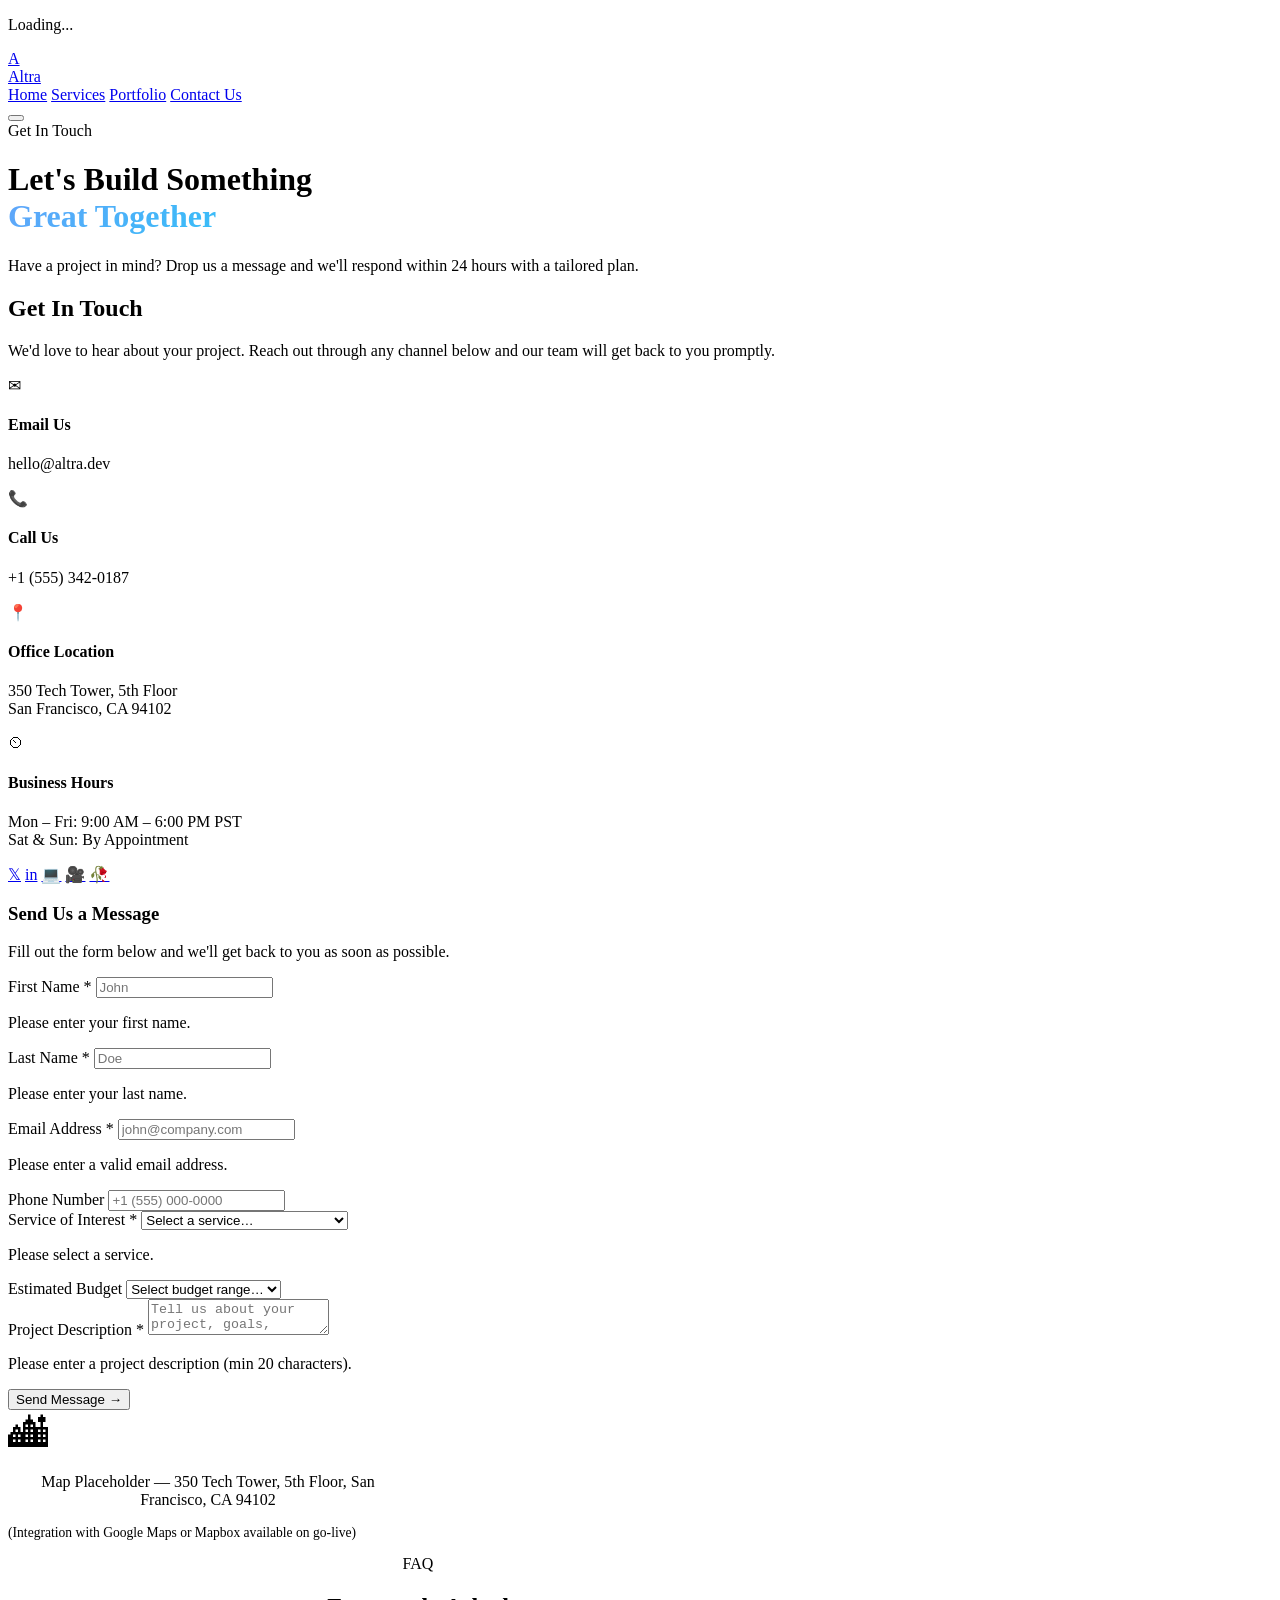
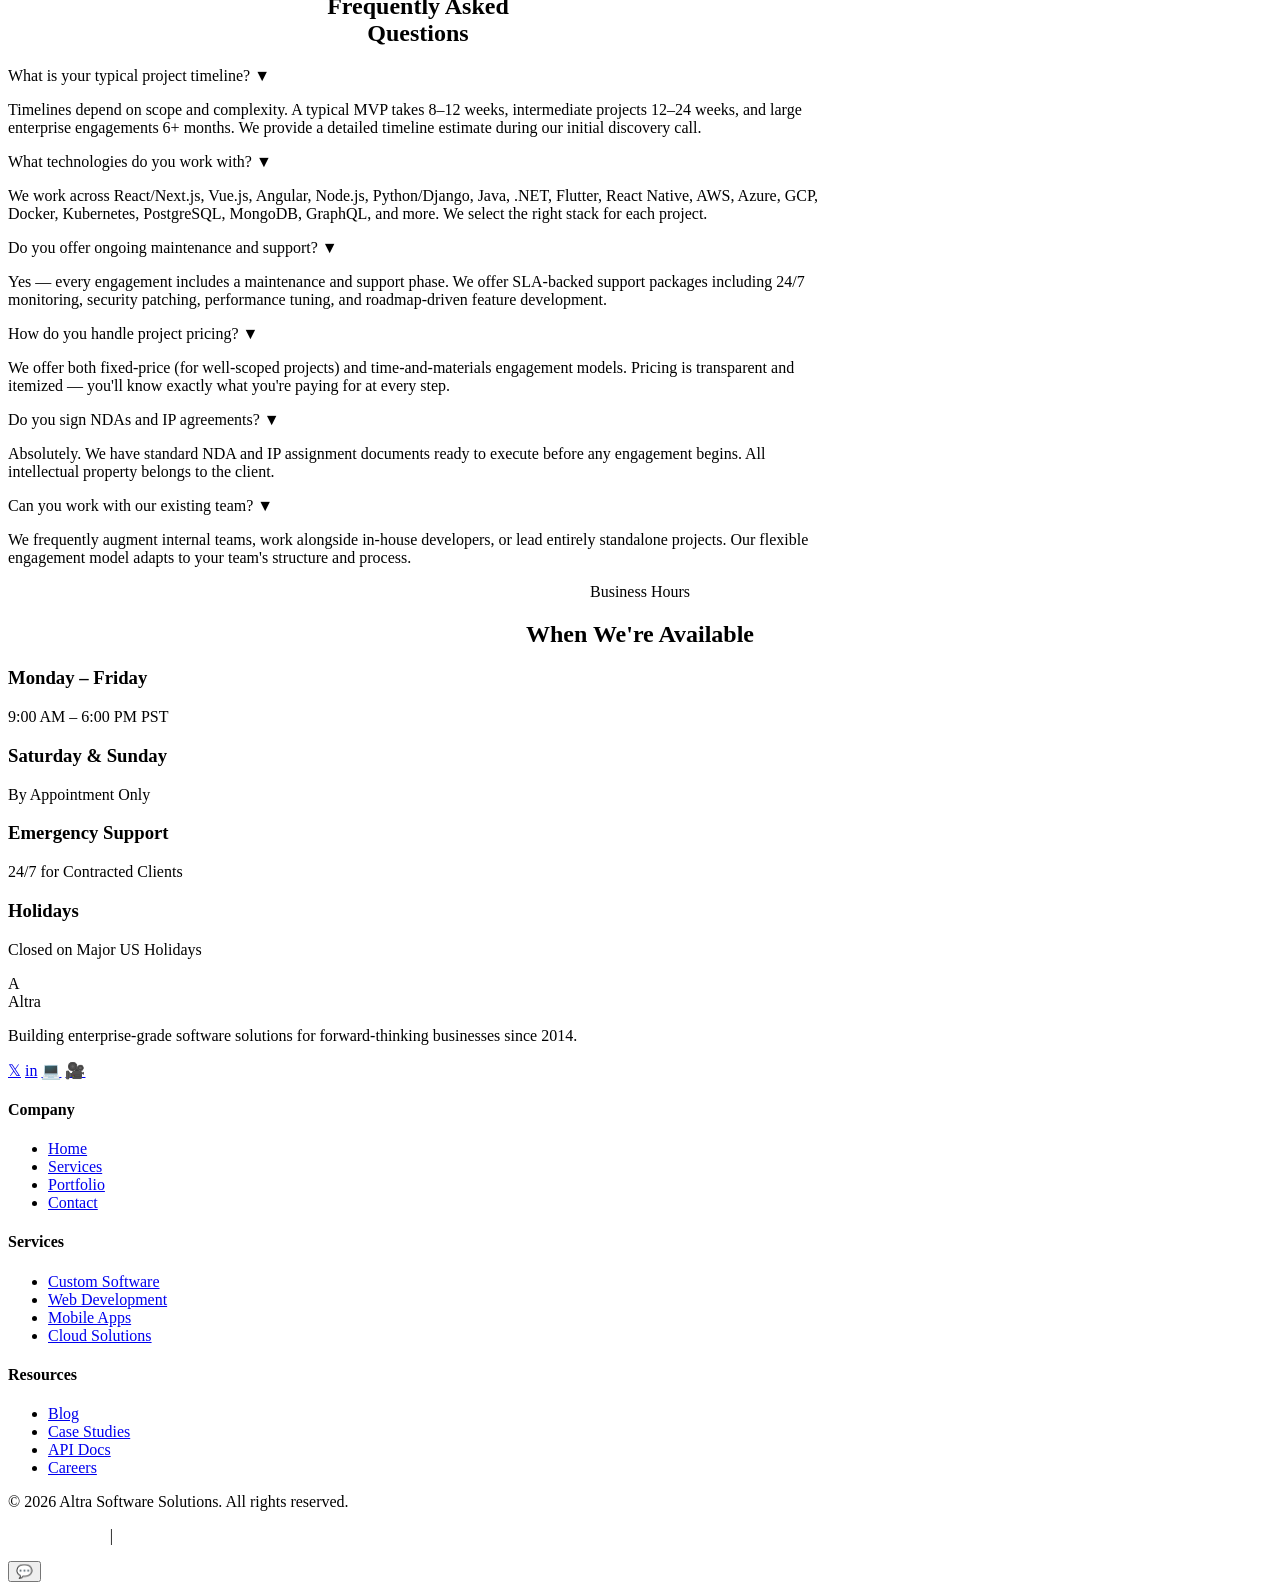
==== contact.html @ 43e497aa "Add files via upload" ====
<!DOCTYPE html>
<html lang="en">
<head>
  <meta charset="UTF-8">
  <meta name="viewport" content="width=device-width, initial-scale=1.0">
  <title>Contact Us — Altra Software Solutions</title>
  <meta name="description" content="Get in touch with Altra for a free consultation. Contact us via email, phone, or visit our office. We respond within 24 hours.">
  <meta name="robots" content="index, follow">
  <link rel="canonical" href="https://altra.dev/contact.html">
  <link rel="stylesheet" href="css/styles.css">
</head>
<body>

  <!-- Loading -->
  <div class="loading-overlay" id="loading">
    <div class="spinner"></div>
    <p class="loading-text">Loading...</p>
  </div>

  <!-- Scroll Progress -->
  <div class="scroll-progress" id="scrollProgress"></div>

  <!-- NAVBAR -->
  <nav class="navbar" role="navigation" aria-label="Main navigation">
    <div class="container">
      <a href="index.html" class="nav-logo" aria-label="Altra home">
        <div class="logo-icon">A</div>
        <span>Altra</span>
      </a>
      <div class="nav-menu" id="navMenu">
        <a href="index.html">Home</a>
        <a href="services.html">Services</a>
        <a href="portfolio.html">Portfolio</a>
        <a href="contact.html" class="active">Contact Us</a>
      </div>
      <button class="nav-toggle" id="navToggle" aria-label="Toggle navigation" aria-expanded="false">
        <span></span><span></span><span></span>
      </button>
    </div>
  </nav>

  <!-- PAGE HERO -->
  <div class="page-hero">
    <div class="container">
      <span class="section-label" style="justify-content:center; margin-bottom:24px">Get In Touch</span>
      <h1>Let's Build Something<br><span class="gradient" style="background:linear-gradient(135deg,#60a5fa,#38bdf8);-webkit-background-clip:text;-webkit-text-fill-color:transparent;background-clip:text">Great Together</span></h1>
      <p>Have a project in mind? Drop us a message and we'll respond within 24 hours with a tailored plan.</p>
    </div>
  </div>

  <!-- CONTACT SECTION -->
  <section class="contact-section">
    <div class="container">
      <div class="contact-grid">
        <!-- Left: Contact Info -->
        <div class="contact-info reveal">
          <h2>Get In Touch</h2>
          <p>We'd love to hear about your project. Reach out through any channel below and our team will get back to you promptly.</p>
          <div class="contact-items">
            <div class="contact-item">
              <div class="contact-item-icon">&#9993;</div>
              <div class="contact-item-content">
                <h4>Email Us</h4>
                <p>hello@altra.dev</p>
              </div>
            </div>
            <div class="contact-item">
              <div class="contact-item-icon">&#128222;</div>
              <div class="contact-item-content">
                <h4>Call Us</h4>
                <p>+1 (555) 342-0187</p>
              </div>
            </div>
            <div class="contact-item">
              <div class="contact-item-icon">&#128205;</div>
              <div class="contact-item-content">
                <h4>Office Location</h4>
                <p>350 Tech Tower, 5th Floor<br>San Francisco, CA 94102</p>
              </div>
            </div>
            <div class="contact-item">
              <div class="contact-item-icon">&#9202;</div>
              <div class="contact-item-content">
                <h4>Business Hours</h4>
                <p>Mon – Fri: 9:00 AM – 6:00 PM PST<br>Sat &amp; Sun: By Appointment</p>
              </div>
            </div>
          </div>
          <div class="social-links">
            <a href="#" aria-label="Twitter">&#120143;</a>
            <a href="#" aria-label="LinkedIn">in</a>
            <a href="#" aria-label="GitHub">&#128187;</a>
            <a href="#" aria-label="YouTube">&#127909;</a>
            <a href="#" aria-label="Dribbble">&#129344;</a>
          </div>
        </div>

        <!-- Right: Contact Form -->
        <div class="reveal">
          <div class="contact-form-wrap">
            <h3>Send Us a Message</h3>
            <p>Fill out the form below and we'll get back to you as soon as possible.</p>
            <form id="contactForm" novalidate>
              <div class="form-row">
                <div class="form-group">
                  <label for="firstName">First Name <span class="required">*</span></label>
                  <input type="text" id="firstName" name="firstName" placeholder="John" required>
                  <p class="form-error" id="firstNameError">Please enter your first name.</p>
                </div>
                <div class="form-group">
                  <label for="lastName">Last Name <span class="required">*</span></label>
                  <input type="text" id="lastName" name="lastName" placeholder="Doe" required>
                  <p class="form-error" id="lastNameError">Please enter your last name.</p>
                </div>
              </div>
              <div class="form-row">
                <div class="form-group">
                  <label for="email">Email Address <span class="required">*</span></label>
                  <input type="email" id="email" name="email" placeholder="john@company.com" required>
                  <p class="form-error" id="emailError">Please enter a valid email address.</p>
                </div>
                <div class="form-group">
                  <label for="phone">Phone Number</label>
                  <input type="tel" id="phone" name="phone" placeholder="+1 (555) 000-0000">
                </div>
              </div>
              <div class="form-group">
                <label for="service">Service of Interest <span class="required">*</span></label>
                <select id="service" name="service" required>
                  <option value="" disabled selected>Select a service…</option>
                  <option value="custom">Custom Software Development</option>
                  <option value="web">Web Application Development</option>
                  <option value="mobile">Mobile App Development</option>
                  <option value="cloud">Cloud Solutions</option>
                  <option value="api">API Integrations</option>
                  <option value="automation">Business Automation Systems</option>
                  <option value="uiux">UI/UX Design</option>
                  <option value="maintenance">Maintenance &amp; Support</option>
                  <option value="other">Other</option>
                </select>
                <p class="form-error" id="serviceError">Please select a service.</p>
              </div>
              <div class="form-group">
                <label for="budget">Estimated Budget</label>
                <select id="budget" name="budget">
                  <option value="" disabled selected>Select budget range…</option>
                  <option value="25-50k">$25k – $50k</option>
                  <option value="50-100k">$50k – $100k</option>
                  <option value="100-250k">$100k – $250k</option>
                  <option value="250k+">$250k+</option>
                  <option value="unsure">Not Sure Yet</option>
                </select>
              </div>
              <div class="form-group">
                <label for="message">Project Description <span class="required">*</span></label>
                <textarea id="message" name="message" placeholder="Tell us about your project, goals, timeline, and any specific requirements…" required></textarea>
                <p class="form-error" id="messageError">Please enter a project description (min 20 characters).</p>
              </div>
              <button type="submit" class="btn btn-primary" id="submitBtn">Send Message <span>→</span></button>
            </form>
            <p id="formSuccess" style="display:none; color:var(--success); margin-top:16px; font-weight:600;">&#10003; Message sent successfully! We'll get back to you within 24 hours.</p>
          </div>
        </div>
      </div>
    </div>
  </section>

  <!-- MAP -->
  <div class="container">
    <div class="map-section reveal">
      <span style="font-size:2.5rem">&#127961;</span>
      <p style="color:var(--gray-500); max-width:400px; text-align:center">Map Placeholder — 350 Tech Tower, 5th Floor, San Francisco, CA 94102</p>
      <p style="font-size:0.85rem; color:var(--gray-400)">(Integration with Google Maps or Mapbox available on go-live)</p>
    </div>
  </div>

  <!-- FAQ -->
  <section class="faq-section">
    <div class="container" style="max-width:820px">
      <div class="section-header reveal" style="text-align:center">
        <span class="section-label" style="justify-content:center">FAQ</span>
        <h2 class="section-title">Frequently Asked<br>Questions</h2>
      </div>
      <div class="faq-list">
        <div class="faq-item reveal">
          <div class="faq-question" role="button" tabindex="0" aria-expanded="false">
            <span>What is your typical project timeline?</span>
            <span class="faq-icon">&#9660;</span>
          </div>
          <div class="faq-answer"><p>Timelines depend on scope and complexity. A typical MVP takes 8–12 weeks, intermediate projects 12–24 weeks, and large enterprise engagements 6+ months. We provide a detailed timeline estimate during our initial discovery call.</p></div>
        </div>
        <div class="faq-item reveal">
          <div class="faq-question" role="button" tabindex="0" aria-expanded="false">
            <span>What technologies do you work with?</span>
            <span class="faq-icon">&#9660;</span>
          </div>
          <div class="faq-answer"><p>We work across React/Next.js, Vue.js, Angular, Node.js, Python/Django, Java, .NET, Flutter, React Native, AWS, Azure, GCP, Docker, Kubernetes, PostgreSQL, MongoDB, GraphQL, and more. We select the right stack for each project.</p></div>
        </div>
        <div class="faq-item reveal">
          <div class="faq-question" role="button" tabindex="0" aria-expanded="false">
            <span>Do you offer ongoing maintenance and support?</span>
            <span class="faq-icon">&#9660;</span>
          </div>
          <div class="faq-answer"><p>Yes — every engagement includes a maintenance and support phase. We offer SLA-backed support packages including 24/7 monitoring, security patching, performance tuning, and roadmap-driven feature development.</p></div>
        </div>
        <div class="faq-item reveal">
          <div class="faq-question" role="button" tabindex="0" aria-expanded="false">
            <span>How do you handle project pricing?</span>
            <span class="faq-icon">&#9660;</span>
          </div>
          <div class="faq-answer"><p>We offer both fixed-price (for well-scoped projects) and time-and-materials engagement models. Pricing is transparent and itemized — you'll know exactly what you're paying for at every step.</p></div>
        </div>
        <div class="faq-item reveal">
          <div class="faq-question" role="button" tabindex="0" aria-expanded="false">
            <span>Do you sign NDAs and IP agreements?</span>
            <span class="faq-icon">&#9660;</span>
          </div>
          <div class="faq-answer"><p>Absolutely. We have standard NDA and IP assignment documents ready to execute before any engagement begins. All intellectual property belongs to the client.</p></div>
        </div>
        <div class="faq-item reveal">
          <div class="faq-question" role="button" tabindex="0" aria-expanded="false">
            <span>Can you work with our existing team?</span>
            <span class="faq-icon">&#9660;</span>
          </div>
          <div class="faq-answer"><p>We frequently augment internal teams, work alongside in-house developers, or lead entirely standalone projects. Our flexible engagement model adapts to your team's structure and process.</p></div>
        </div>
      </div>
    </div>
  </section>

  <!-- BUSINESS HOURS -->
  <section class="hours-section">
    <div class="container">
      <div class="section-header reveal" style="text-align:center">
        <span class="section-label" style="justify-content:center">Business Hours</span>
        <h2 class="section-title">When We're Available</h2>
      </div>
      <div class="hours-grid">
        <div class="hours-card reveal">
          <h3>Monday – Friday</h3>
          <p>9:00 AM – 6:00 PM PST</p>
        </div>
        <div class="hours-card reveal">
          <h3>Saturday &amp; Sunday</h3>
          <p>By Appointment Only</p>
        </div>
        <div class="hours-card reveal">
          <h3>Emergency Support</h3>
          <p>24/7 for Contracted Clients</p>
        </div>
        <div class="hours-card reveal">
          <h3>Holidays</h3>
          <p>Closed on Major US Holidays</p>
        </div>
      </div>
    </div>
  </section>

  <!-- FOOTER -->
  <footer class="footer">
    <div class="container">
      <div class="footer-grid">
        <div class="footer-brand">
          <div class="nav-logo">
            <div class="logo-icon">A</div>
            <span>Altra</span>
          </div>
          <p>Building enterprise-grade software solutions for forward-thinking businesses since 2014.</p>
          <div class="footer-socials">
            <a href="#" title="Twitter" aria-label="Twitter">&#120143;</a>
            <a href="#" title="LinkedIn" aria-label="LinkedIn">in</a>
            <a href="#" title="GitHub" aria-label="GitHub">&#128187;</a>
            <a href="#" title="YouTube" aria-label="YouTube">&#127909;</a>
          </div>
        </div>
        <div class="footer-col">
          <h4>Company</h4>
          <ul>
            <li><a href="index.html">Home</a></li>
            <li><a href="services.html">Services</a></li>
            <li><a href="portfolio.html">Portfolio</a></li>
            <li><a href="contact.html">Contact</a></li>
          </ul>
        </div>
        <div class="footer-col">
          <h4>Services</h4>
          <ul>
            <li><a href="services.html">Custom Software</a></li>
            <li><a href="services.html">Web Development</a></li>
            <li><a href="services.html">Mobile Apps</a></li>
            <li><a href="services.html">Cloud Solutions</a></li>
          </ul>
        </div>
        <div class="footer-col">
          <h4>Resources</h4>
          <ul>
            <li><a href="#">Blog</a></li>
            <li><a href="#">Case Studies</a></li>
            <li><a href="#">API Docs</a></li>
            <li><a href="#">Careers</a></li>
          </ul>
        </div>
      </div>
      <div class="footer-bottom">
        <p>&copy; 2026 Altra Software Solutions. All rights reserved.</p>
        <p><a href="#" style="color:rgba(255,255,255,0.4)">Privacy Policy</a> &nbsp;|&nbsp; <a href="#" style="color:rgba(255,255,255,0.4)">Terms of Service</a></p>
      </div>
    </div>
  </footer>

  <!-- Chat Widget -->
  <div class="chat-widget">
    <button class="chat-btn" id="chatBtn" aria-label="Open chat">&#128172;</button>
  </div>

  <script src="js/main.js"></script>
</body>
</html>
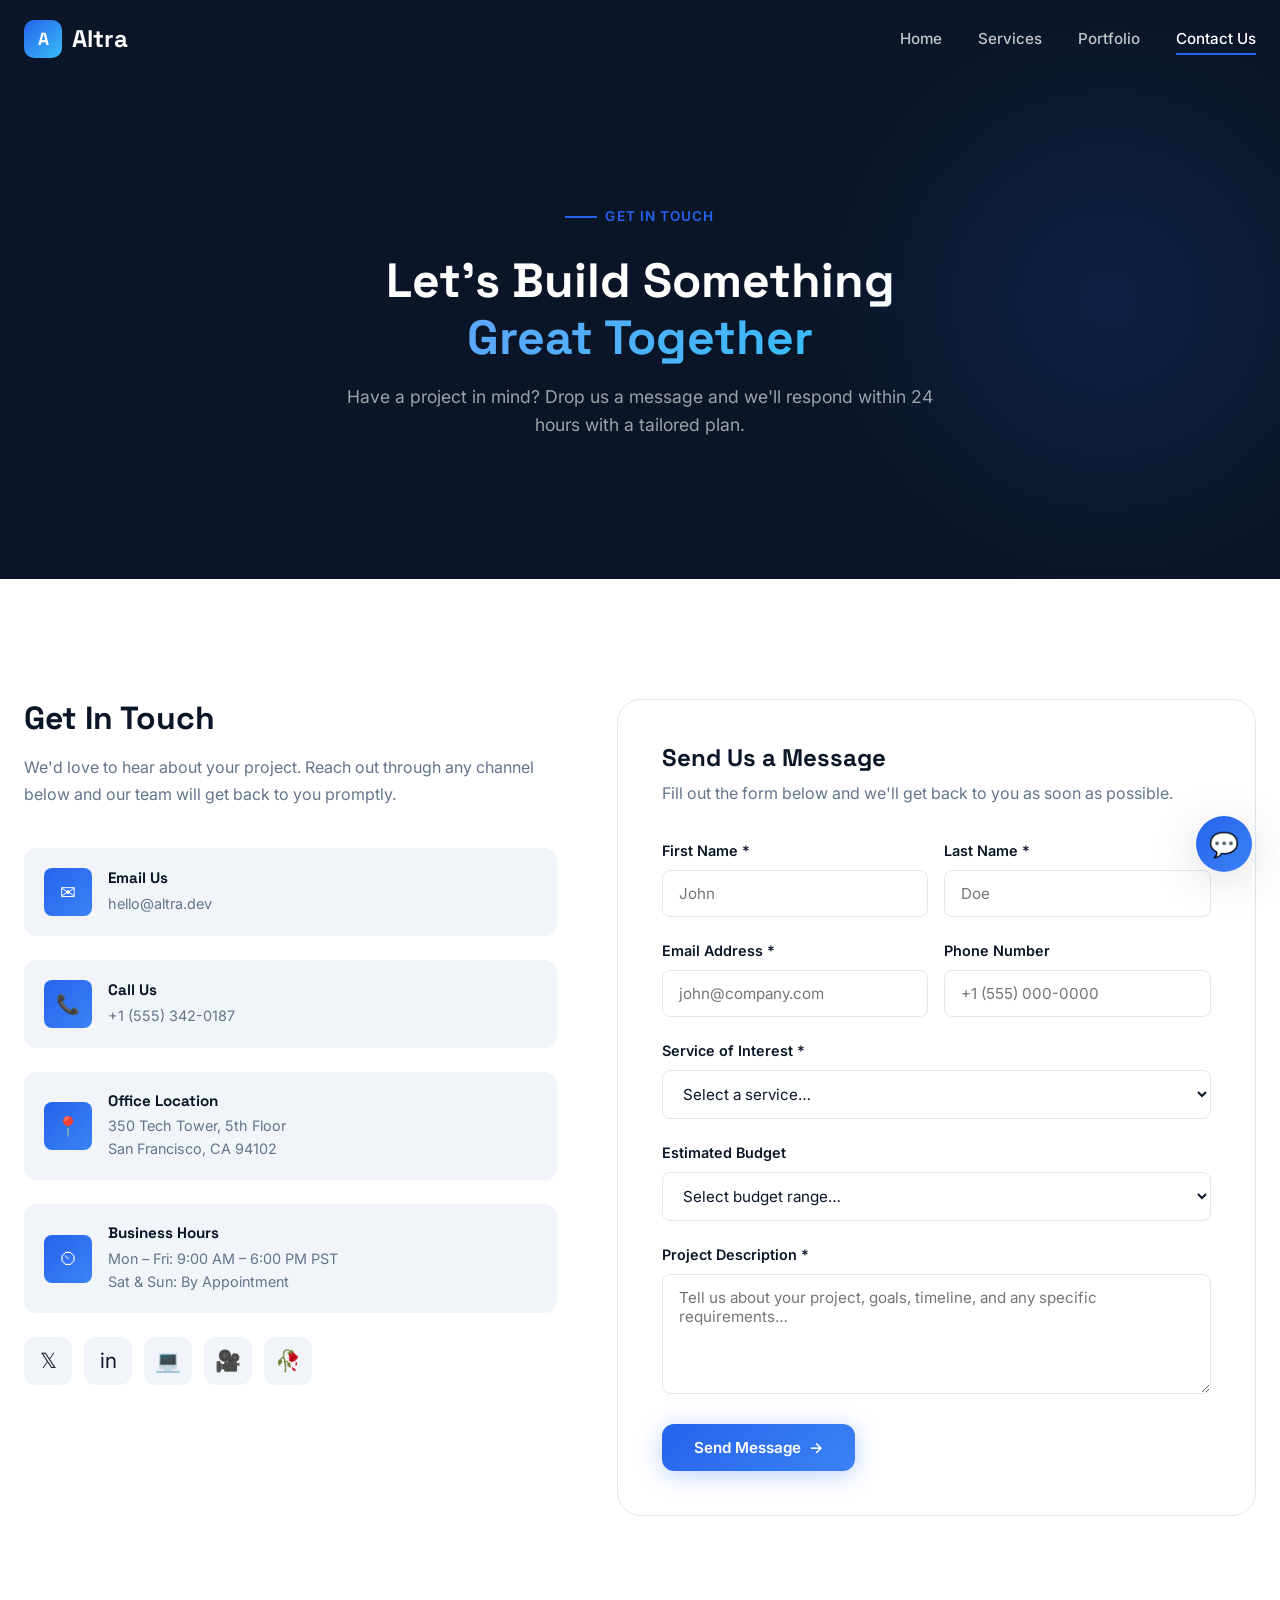
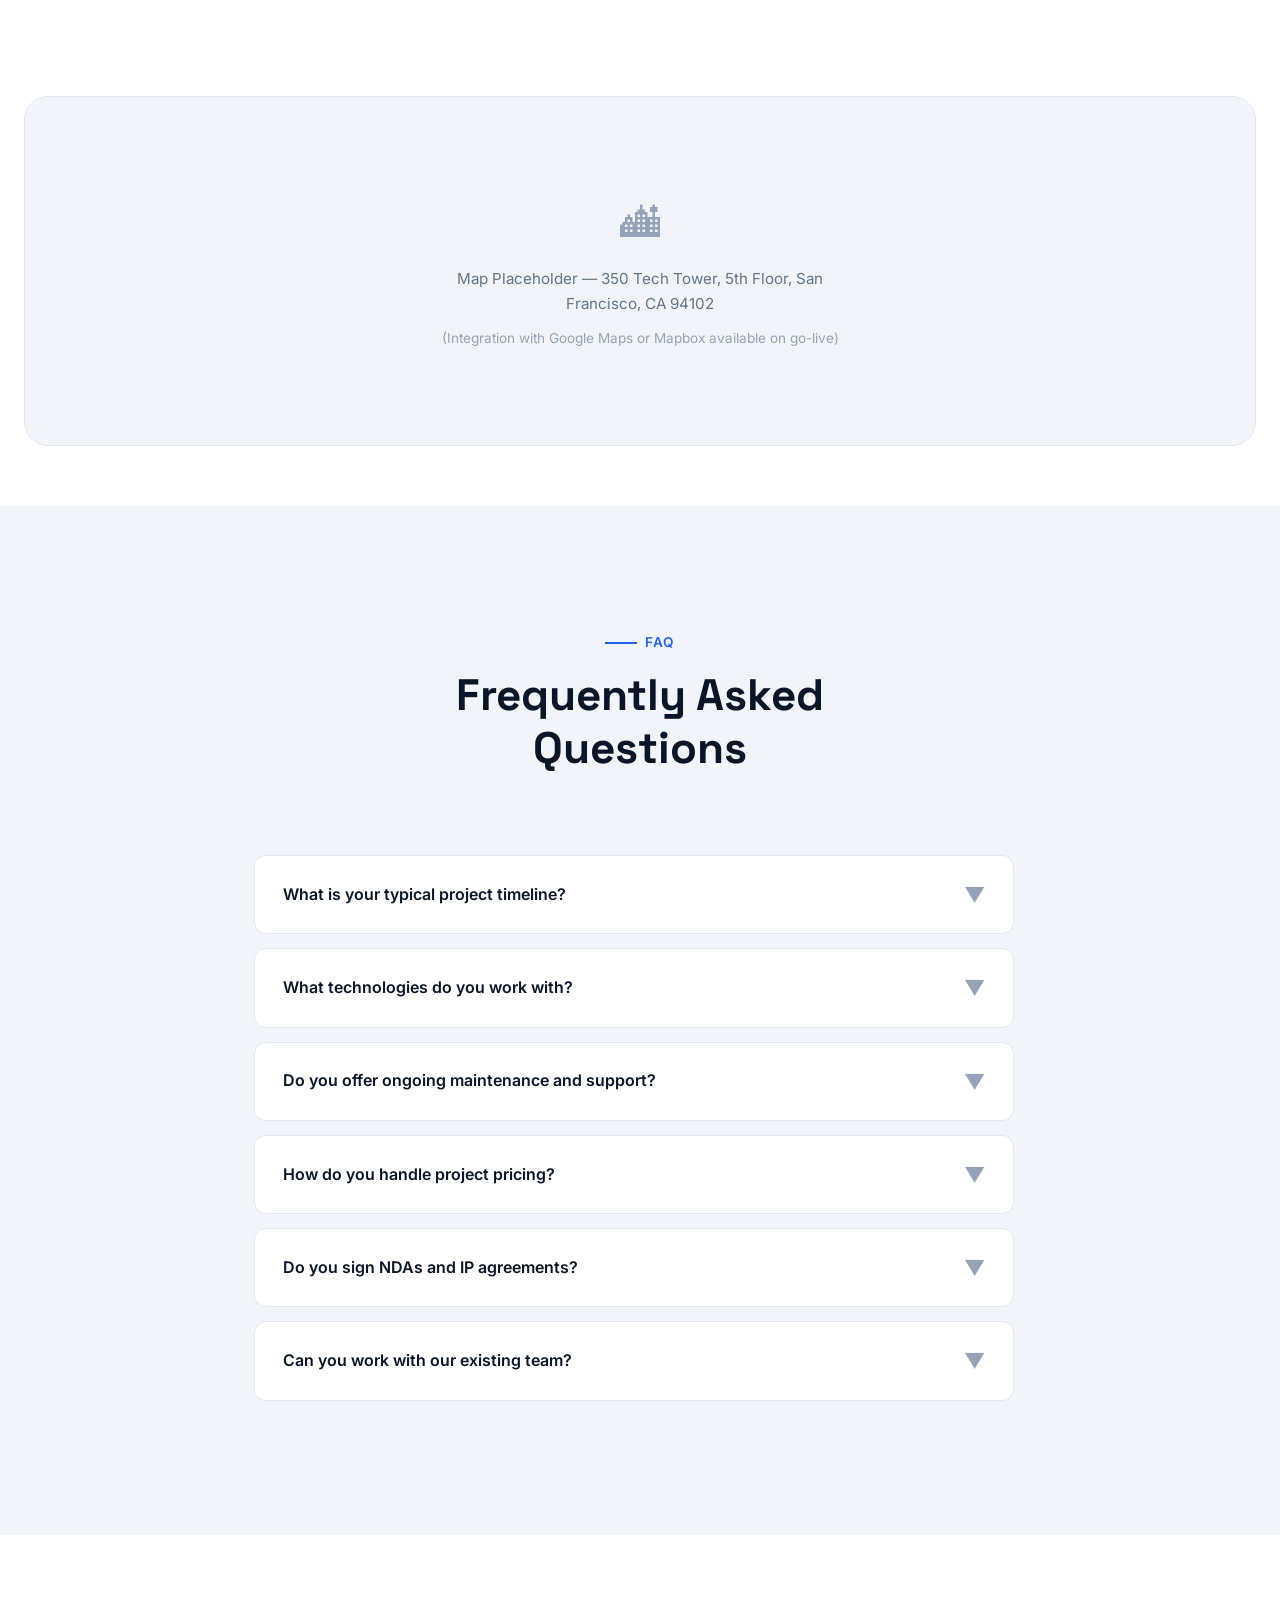
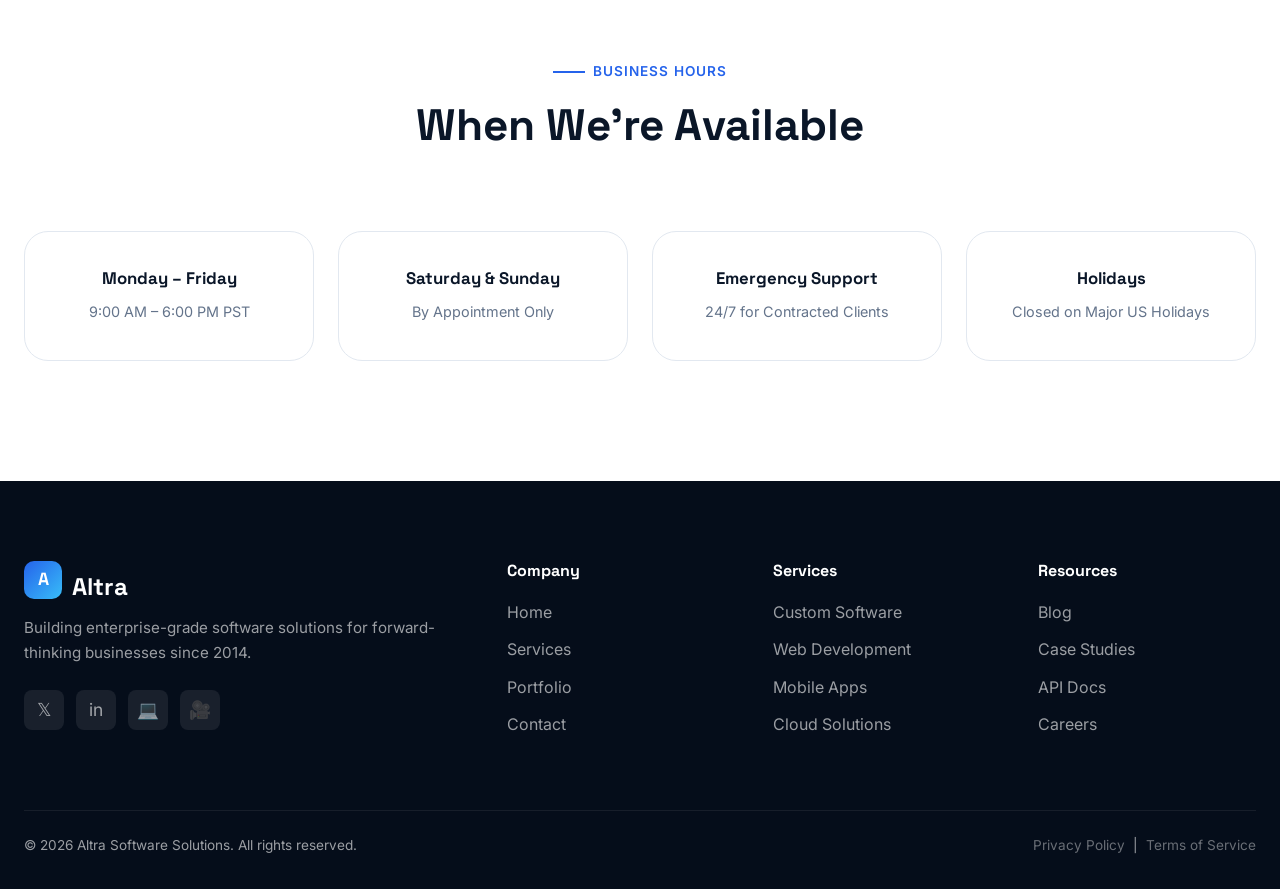
==== commit 3ece154b: "Update contact.html" ====
--- a/contact.html
+++ b/contact.html
@@ -7,7 +7,7 @@
   <meta name="description" content="Get in touch with Altra for a free consultation. Contact us via email, phone, or visit our office. We respond within 24 hours.">
   <meta name="robots" content="index, follow">
   <link rel="canonical" href="https://altra.dev/contact.html">
-  <link rel="stylesheet" href="css/styles.css">
+  <link rel="stylesheet" href="styles.css">
 </head>
 <body>
 
@@ -313,6 +313,6 @@
     <button class="chat-btn" id="chatBtn" aria-label="Open chat">&#128172;</button>
   </div>
 
-  <script src="js/main.js"></script>
+  <script src="main.js"></script>
 </body>
 </html>
--- a/styles.css
+++ b/styles.css
@@ -0,0 +1,1495 @@
+/* Alta Website - Styles */
+
+/* |src/styles.css| { */
+/* |CSS variables for theming| */
+/* |reset + global styles| */
+/* |utility classes| */
+/* |sections and pages| */
+/* |animations| */
+/* } */
+@import url('https://fonts.googleapis.com/css2?family=Inter:wght@300;400;500;600;700;800;900&family=Space+Grotesk:wght@400;500;600;700&display=swap');
+
+:root {
+  --navy-900: #050d1a;
+  --navy-800: #0a1628;
+  --navy-700: #0f1f38;
+  --navy-600: #152847;
+  --blue-accent: #2563eb;
+  --blue-light: #3b82f6;
+  --blue-glow: #60a5fa;
+  --electric: #38bdf8;
+  --white: #ffffff;
+  --gray-100: #f1f5f9;
+  --gray-200: #e2e8f0;
+  --gray-300: #cbd5e1;
+  --gray-400: #94a3b8;
+  --gray-500: #64748b;
+  --gray-700: #334155;
+  --gray-900: #0f172a;
+  --success: #10b981;
+  --warning: #f59e0b;
+  --danger: #ef4444;
+  --font-main: 'Inter', -apple-system, BlinkMacSystemFont, sans-serif;
+  --font-display: 'Space Grotesk', 'Inter', sans-serif;
+  --shadow-sm: 0 1px 2px rgba(0,0,0,0.05);
+  --shadow-md: 0 4px 24px rgba(0,0,0,0.1);
+  --shadow-lg: 0 8px 48px rgba(0,0,0,0.15);
+  --shadow-xl: 0 16px 64px rgba(0,0,0,0.2);
+  --shadow-glow: 0 0 40px rgba(37,99,235,0.15);
+  --radius-sm: 8px;
+  --radius-md: 12px;
+  --radius-lg: 16px;
+  --radius-xl: 24px;
+  --transition-fast: 0.2s cubic-bezier(0.4, 0, 0.2, 1);
+  --transition-base: 0.3s cubic-bezier(0.4, 0, 0.2, 1);
+  --transition-slow: 0.5s cubic-bezier(0.4, 0, 0.2, 1);
+}
+
+*, *::before, *::after {
+  box-sizing: border-box;
+  margin: 0;
+  padding: 0;
+}
+
+html {
+  scroll-behavior: smooth;
+  -webkit-font-smoothing: antialiased;
+  -moz-osx-font-smoothing: grayscale;
+  font-size: 16px;
+}
+
+body {
+  font-family: var(--font-main);
+  color: var(--gray-900);
+  background: var(--white);
+  line-height: 1.6;
+  overflow-x: hidden;
+}
+
+img { max-width: 100%; height: auto; display: block; }
+a { text-decoration: none; color: inherit; }
+ul, ol { list-style: none; }
+button { border: none; background: none; cursor: pointer; font-family: var(--font-main); }
+h1, h2, h3, h4, h5, h6 { font-family: var(--font-display); line-height: 1.2; }
+
+.container {
+  width: 100%;
+  max-width: 1280px;
+  margin: 0 auto;
+  padding: 0 24px;
+}
+
+.section {
+  padding: 120px 0;
+}
+
+@media (max-width: 768px) {
+  .section { padding: 80px 0; }
+}
+
+.section-label {
+  display: inline-flex;
+  align-items: center;
+  gap: 8px;
+  font-size: 0.85rem;
+  font-weight: 600;
+  color: var(--blue-accent);
+  text-transform: uppercase;
+  letter-spacing: 0.08em;
+  margin-bottom: 16px;
+}
+
+.section-label::before {
+  content: '';
+  display: block;
+  width: 32px;
+  height: 2px;
+  background: var(--blue-accent);
+}
+
+.section-title {
+  font-size: 2.75rem;
+  font-weight: 800;
+  color: var(--navy-800);
+  margin-bottom: 16px;
+}
+
+.section-subtitle {
+  font-size: 1.125rem;
+  color: var(--gray-500);
+  max-width: 600px;
+  line-height: 1.7;
+}
+
+.section-header { margin-bottom: 80px; }
+
+/* ====== BUTTONS ====== */
+.btn {
+  display: inline-flex;
+  align-items: center;
+  gap: 8px;
+  padding: 14px 32px;
+  border-radius: var(--radius-md);
+  font-size: 0.95rem;
+  font-weight: 600;
+  transition: all var(--transition-fast);
+  position: relative;
+  overflow: hidden;
+}
+
+.btn-primary {
+  background: linear-gradient(135deg, var(--blue-accent), var(--blue-light));
+  color: var(--white);
+  box-shadow: 0 4px 24px rgba(37,99,235,0.3);
+}
+
+.btn-primary:hover {
+  transform: translateY(-2px);
+  box-shadow: 0 8px 32px rgba(37,99,235,0.4);
+}
+
+.btn-outline {
+  border: 2px solid var(--gray-200);
+  color: var(--navy-800);
+}
+
+.btn-outline:hover {
+  border-color: var(--blue-accent);
+  color: var(--blue-accent);
+  background: rgba(37,99,235,0.04);
+}
+
+.btn-white {
+  background: var(--white);
+  color: var(--navy-800);
+}
+
+.btn-white:hover {
+  box-shadow: var(--shadow-lg);
+  transform: translateY(-2px);
+}
+
+.btn-ghost {
+  color: var(--white);
+}
+
+.btn-ghost:hover {
+  background: rgba(255,255,255,0.1);
+}
+
+.btn-sm {
+  padding: 10px 24px;
+  font-size: 0.875rem;
+}
+
+/* ====== NAVBAR ====== */
+.navbar {
+  position: fixed;
+  top: 0;
+  left: 0;
+  right: 0;
+  z-index: 1000;
+  padding: 20px 0;
+  transition: all var(--transition-base);
+}
+
+.navbar.scrolled {
+  background: rgba(5,13,26,0.85);
+  backdrop-filter: blur(20px);
+  padding: 14px 0;
+  box-shadow: 0 2px 40px rgba(0,0,0,0.15);
+}
+
+.navbar .container {
+  display: flex;
+  align-items: center;
+  justify-content: space-between;
+}
+
+.nav-logo {
+  display: flex;
+  align-items: center;
+  gap: 10px;
+  font-family: var(--font-display);
+  font-weight: 700;
+  font-size: 1.5rem;
+  color: var(--white);
+}
+
+.logo-icon {
+  width: 38px;
+  height: 38px;
+  background: linear-gradient(135deg, var(--blue-accent), var(--electric));
+  border-radius: 10px;
+  display: flex;
+  align-items: center;
+  justify-content: center;
+  font-size: 1.1rem;
+  color: white;
+  font-weight: 800;
+  font-family: var(--font-display);
+}
+
+.nav-menu {
+  display: flex;
+  align-items: center;
+  gap: 36px;
+}
+
+.nav-menu a {
+  color: rgba(255,255,255,0.75);
+  font-size: 0.95rem;
+  font-weight: 500;
+  transition: color var(--transition-fast);
+  position: relative;
+}
+
+.nav-menu a::after {
+  content: '';
+  position: absolute;
+  bottom: -4px;
+  left: 0;
+  width: 0;
+  height: 2px;
+  background: var(--blue-accent);
+  transition: width var(--transition-base);
+}
+
+.nav-menu a:hover,
+.nav-menu a.active {
+  color: var(--white);
+}
+
+.nav-menu a:hover::after,
+.nav-menu a.active::after { width: 100%; }
+
+.nav-toggle {
+  display: none;
+  flex-direction: column;
+  gap: 5px;
+  padding: 8px;
+}
+
+.nav-toggle span {
+  width: 24px;
+  height: 2px;
+  background: var(--white);
+  display: block;
+  transition: all var(--transition-base);
+}
+
+@media (max-width: 768px) {
+  .nav-menu {
+    display: none;
+    position: absolute;
+    top: 100%;
+    left: 0;
+    right: 0;
+    background: rgba(5,13,26,0.97);
+    backdrop-filter: blur(20px);
+    flex-direction: column;
+    padding: 20px;
+    gap: 20px;
+    border-top: 1px solid rgba(255,255,255,0.08);
+  }
+  .nav-menu.open { display: flex; }
+  .nav-toggle { display: flex; }
+}
+
+/* ====== HERO ====== */
+.hero {
+  position: relative;
+  min-height: 100vh;
+  display: flex;
+  align-items: center;
+  background: var(--navy-800);
+  overflow: hidden;
+}
+
+.hero-bg {
+  position: absolute;
+  inset: 0;
+  z-index: 0;
+}
+
+.hero-bg::before {
+  content: '';
+  position: absolute;
+  top: -20%;
+  right: -10%;
+  width: 700px;
+  height: 700px;
+  background: radial-gradient(circle, rgba(37,99,235,0.25) 0%, transparent 70%);
+  border-radius: 50%;
+  animation: pulseGlow 8s ease-in-out infinite;
+}
+
+.hero-bg::after {
+  content: '';
+  position: absolute;
+  bottom: -10%;
+  left: -5%;
+  width: 500px;
+  height: 500px;
+  background: radial-gradient(circle, rgba(56,189,248,0.15) 0%, transparent 70%);
+  border-radius: 50%;
+  animation: pulseGlow 10s ease-in-out infinite reverse;
+}
+
+@keyframes pulseGlow {
+  0%, 100% { transform: scale(1); opacity: 0.6; }
+  50% { transform: scale(1.15); opacity: 1; }
+}
+
+.hero-grid {
+  position: absolute;
+  inset: 0;
+  background-image:
+    linear-gradient(rgba(37,99,235,0.05) 1px, transparent 1px),
+    linear-gradient(90deg, rgba(37,99,235,0.05) 1px, transparent 1px);
+  background-size: 60px 60px;
+  z-index: 0;
+}
+
+.hero-content {
+  position: relative;
+  z-index: 1;
+  text-align: center;
+  max-width: 900px;
+  margin: 0 auto;
+  padding: 180px 24px 120px;
+}
+
+.hero-badge {
+  display: inline-flex;
+  align-items: center;
+  gap: 8px;
+  background: rgba(37,99,235,0.15);
+  border: 1px solid rgba(37,99,235,0.3);
+  color: var(--blue-light);
+  padding: 8px 20px;
+  border-radius: 50px;
+  font-size: 0.85rem;
+  font-weight: 600;
+  margin-bottom: 32px;
+  animation: fadeUp 0.8s ease-out;
+}
+
+.hero-badge .dot {
+  width: 8px;
+  height: 8px;
+  background: var(--success);
+  border-radius: 50%;
+  animation: blink 2s infinite;
+}
+
+@keyframes blink {
+  0%, 100% { opacity: 1; }
+  50% { opacity: 0.3; }
+}
+
+.hero h1 {
+  font-size: clamp(2.5rem, 5vw, 4rem);
+  font-weight: 900;
+  color: var(--white);
+  margin-bottom: 24px;
+  line-height: 1.1;
+  animation: fadeUp 0.8s ease-out 0.15s backwards;
+}
+
+.hero h1 .gradient {
+  background: linear-gradient(135deg, var(--blue-light), var(--electric));
+  -webkit-background-clip: text;
+  -webkit-text-fill-color: transparent;
+  background-clip: text;
+}
+
+.hero p {
+  font-size: 1.2rem;
+  color: rgba(255,255,255,0.6);
+  max-width: 660px;
+  margin: 0 auto 48px;
+  line-height: 1.8;
+  animation: fadeUp 0.8s ease-out 0.3s backwards;
+}
+
+.hero-actions {
+  display: flex;
+  align-items: center;
+  justify-content: center;
+  gap: 16px;
+  flex-wrap: wrap;
+  animation: fadeUp 0.8s ease-out 0.45s backwards;
+}
+
+.hero-stats {
+  display: flex;
+  align-items: center;
+  justify-content: center;
+  gap: 64px;
+  margin-top: 80px;
+  animation: fadeUp 0.8s ease-out 0.6s backwards;
+}
+
+.stat-item { text-align: center; }
+.stat-number {
+  font-family: var(--font-display);
+  font-size: 2.5rem;
+  font-weight: 800;
+  color: var(--white);
+}
+.stat-number span { color: var(--blue-light); }
+.stat-label {
+  font-size: 0.9rem;
+  color: rgba(255,255,255,0.5);
+  margin-top: 4px;
+}
+
+@media (max-width: 768px) {
+  .hero-stats { gap: 32px; flex-wrap: wrap; }
+  .stat-number { font-size: 1.8rem; }
+  .hero-actions { flex-direction: column; align-items: stretch; }
+  .hero-actions .btn { text-align: center; justify-content: center; }
+}
+
+/* ====== ANIMATIONS ====== */
+@keyframes fadeUp {
+  from { opacity: 0; transform: translateY(30px); }
+  to { opacity: 1; transform: translateY(0); }
+}
+
+@keyframes fadeIn {
+  from { opacity: 0; }
+  to { opacity: 1; }
+}
+
+.reveal {
+  opacity: 0;
+  transform: translateY(30px);
+  transition: opacity 0.7s ease-out, transform 0.7s ease-out;
+}
+
+.reveal.visible {
+  opacity: 1;
+  transform: translateY(0);
+}
+
+/* ====== SERVICES OVERVIEW ====== */
+.services-overview {
+  background: var(--gray-100);
+}
+
+.services-grid {
+  display: grid;
+  grid-template-columns: repeat(auto-fit, minmax(280px, 1fr));
+  gap: 24px;
+}
+
+.service-card {
+  background: var(--white);
+  border-radius: var(--radius-lg);
+  padding: 36px;
+  transition: all var(--transition-base);
+  border: 1px solid transparent;
+  position: relative;
+  overflow: hidden;
+}
+
+.service-card::before {
+  content: '';
+  position: absolute;
+  inset: 0;
+  border-radius: var(--radius-lg);
+  background: linear-gradient(135deg, rgba(37,99,235,0.05), transparent);
+  opacity: 0;
+  transition: opacity var(--transition-base);
+}
+
+.service-card:hover {
+  transform: translateY(-6px);
+  box-shadow: var(--shadow-lg);
+  border-color: rgba(37,99,235,0.15);
+}
+
+.service-card:hover::before { opacity: 1; }
+
+.service-icon {
+  width: 56px;
+  height: 56px;
+  background: linear-gradient(135deg, var(--blue-accent), var(--blue-light));
+  border-radius: var(--radius-md);
+  display: flex;
+  align-items: center;
+  justify-content: center;
+  font-size: 1.5rem;
+  margin-bottom: 20px;
+  color: var(--white);
+}
+
+.service-card h3 {
+  font-size: 1.2rem;
+  font-weight: 700;
+  color: var(--navy-800);
+  margin-bottom: 10px;
+}
+
+.service-card p {
+  font-size: 0.95rem;
+  color: var(--gray-500);
+  line-height: 1.7;
+}
+
+/* ====== WHY CHOOSE AL TRA ====== */
+.why-choose {
+  background: var(--navy-800);
+}
+
+.why-choose .section-title { color: var(--white); }
+.why-choose .section-subtitle { color: rgba(255,255,255,0.5); }
+
+.why-grid {
+  display: grid;
+  grid-template-columns: repeat(auto-fit, minmax(260px, 1fr));
+  gap: 24px;
+}
+
+.why-card {
+  background: rgba(255,255,255,0.04);
+  border: 1px solid rgba(255,255,255,0.07);
+  border-radius: var(--radius-lg);
+  padding: 36px;
+  transition: all var(--transition-base);
+  position: relative;
+}
+
+.why-card:hover {
+  background: rgba(255,255,255,0.08);
+  border-color: rgba(37,99,235,0.3);
+  transform: translateY(-4px);
+}
+
+.why-icon {
+  font-size: 2rem;
+  margin-bottom: 20px;
+}
+
+.why-card h3 {
+  font-size: 1.15rem;
+  font-weight: 700;
+  color: var(--white);
+  margin-bottom: 10px;
+}
+
+.why-card p {
+  font-size: 0.9rem;
+  color: rgba(255,255,255,0.5);
+  line-height: 1.7;
+}
+
+/* ====== TESTIMONIALS ====== */
+.testimonials { background: var(--white); }
+
+.testimonials-wrapper {
+  position: relative;
+  overflow: hidden;
+}
+
+.testimonials-track {
+  display: flex;
+  transition: transform 0.6s cubic-bezier(0.4, 0, 0.2, 1);
+}
+
+.testimonial-card {
+  min-width: 100%;
+  padding: 0 10px;
+}
+
+.testimonial-inner {
+  background: var(--gray-100);
+  border-radius: var(--radius-xl);
+  padding: 52px;
+  max-width: 820px;
+  margin: 0 auto;
+}
+
+.testimonial-stars {
+  display: flex;
+  gap: 4px;
+  margin-bottom: 24px;
+  font-size: 1.2rem;
+}
+
+.testimonial-text {
+  font-size: 1.2rem;
+  color: var(--gray-700);
+  line-height: 1.8;
+  margin-bottom: 32px;
+  font-style: italic;
+}
+
+.testimonial-author {
+  display: flex;
+  align-items: center;
+  gap: 16px;
+}
+
+.testimonial-avatar {
+  width: 52px;
+  height: 52px;
+  border-radius: 50%;
+  background: linear-gradient(135deg, var(--blue-accent), var(--electric));
+  display: flex;
+  align-items: center;
+  justify-content: center;
+  font-weight: 700;
+  color: var(--white);
+  font-size: 1.2rem;
+}
+
+.testimonial-name {
+  font-weight: 700;
+  color: var(--navy-800);
+}
+
+.testimonial-role {
+  font-size: 0.9rem;
+  color: var(--gray-400);
+}
+
+.testimonial-dots {
+  display: flex;
+  justify-content: center;
+  gap: 10px;
+  margin-top: 40px;
+}
+
+.testimonial-dots button {
+  width: 10px;
+  height: 10px;
+  border-radius: 50%;
+  background: var(--gray-300);
+  transition: all var(--transition-fast);
+}
+
+.testimonial-dots button.active {
+  background: var(--blue-accent);
+  width: 32px;
+  border-radius: 5px;
+}
+
+/* ====== TECHNOLOGIES ====== */
+.technologies {
+  background: var(--navy-800);
+}
+
+.tech-grid {
+  display: grid;
+  grid-template-columns: repeat(auto-fit, minmax(150px, 1fr));
+  gap: 16px;
+}
+
+.tech-badge {
+  display: flex;
+  align-items: center;
+  justify-content: center;
+  gap: 10px;
+  background: rgba(255,255,255,0.05);
+  border: 1px solid rgba(255,255,255,0.08);
+  border-radius: var(--radius-md);
+  padding: 20px 16px;
+  transition: all var(--transition-base);
+}
+
+.tech-badge:hover {
+  background: rgba(37,99,235,0.12);
+  border-color: rgba(37,99,235,0.3);
+  transform: translateY(-3px);
+}
+
+.tech-badge span {
+  color: rgba(255,255,255,0.7);
+  font-weight: 500;
+  font-size: 0.9rem;
+}
+
+/* ====== CTA BANNER ====== */
+.cta-banner {
+  background: linear-gradient(135deg, var(--blue-accent), var(--blue-light));
+  border-radius: var(--radius-xl);
+  padding: 80px;
+  text-align: center;
+  margin: 0 24px;
+}
+
+.cta-banner h2 {
+  font-size: 2.5rem;
+  font-weight: 800;
+  color: var(--white);
+  margin-bottom: 16px;
+}
+
+.cta-banner p {
+  color: rgba(255,255,255,0.85);
+  font-size: 1.1rem;
+  margin-bottom: 36px;
+  max-width: 600px;
+  margin-left: auto;
+  margin-right: auto;
+}
+
+.cta-banner .btn-white {
+  box-shadow: var(--shadow-lg);
+}
+
+/* ====== FOOTER ====== */
+.footer {
+  background: var(--navy-900);
+  color: rgba(255,255,255,0.6);
+  padding: 80px 0 32px;
+}
+
+.footer-grid {
+  display: grid;
+  grid-template-columns: 2fr 1fr 1fr 1fr;
+  gap: 48px;
+  margin-bottom: 60px;
+}
+
+.footer-brand .logo-icon {
+  margin-bottom: 16px;
+}
+
+.footer-brand p {
+  font-size: 0.95rem;
+  line-height: 1.7;
+  margin-bottom: 24px;
+}
+
+.footer-socials {
+  display: flex;
+  gap: 12px;
+}
+
+.footer-socials a {
+  width: 40px;
+  height: 40px;
+  border-radius: var(--radius-sm);
+  background: rgba(255,255,255,0.08);
+  display: flex;
+  align-items: center;
+  justify-content: center;
+  transition: all var(--transition-fast);
+  font-size: 1.1rem;
+}
+
+.footer-socials a:hover {
+  background: var(--blue-accent);
+  transform: translateY(-2px);
+}
+
+.footer-col h4 {
+  font-size: 1rem;
+  font-weight: 700;
+  color: var(--white);
+  margin-bottom: 20px;
+}
+
+.footer-col ul li { margin-bottom: 12px; }
+
+.footer-col ul a {
+  transition: color var(--transition-fast);
+}
+
+.footer-col ul a:hover { color: var(--blue-light); }
+
+.footer-bottom {
+  border-top: 1px solid rgba(255,255,255,0.07);
+  padding-top: 24px;
+  display: flex;
+  align-items: center;
+  justify-content: space-between;
+  font-size: 0.85rem;
+}
+
+@media (max-width: 768px) {
+  .footer-grid {
+    grid-template-columns: 1fr;
+    gap: 32px;
+  }
+  .footer-bottom {
+    flex-direction: column;
+    gap: 12px;
+    text-align: center;
+  }
+  .cta-banner { padding: 48px 24px; }
+  .cta-banner h2 { font-size: 1.8rem; }
+  .hero-content { padding-top: 160px; }
+}
+
+/* ====== SERVICES PAGE ====== */
+.page-hero {
+  background: var(--navy-800);
+  padding: 200px 0 140px;
+  text-align: center;
+  position: relative;
+  overflow: hidden;
+}
+
+.page-hero::before {
+  content: '';
+  position: absolute;
+  top: 0;
+  right: -10%;
+  width: 600px;
+  height: 600px;
+  background: radial-gradient(circle, rgba(37,99,235,0.15) 0%, transparent 70%);
+  border-radius: 50%;
+}
+
+.page-hero h1 {
+  font-size: clamp(2rem, 4vw, 3rem);
+  font-weight: 900;
+  color: var(--white);
+  margin-bottom: 16px;
+}
+
+.page-hero p {
+  color: rgba(255,255,255,0.6);
+  max-width: 600px;
+  margin: 0 auto;
+  font-size: 1.1rem;
+}
+
+.services-section {
+  padding: 120px 0;
+}
+
+.service-detail {
+  display: grid;
+  grid-template-columns: 1fr 1fr;
+  gap: 60px;
+  align-items: center;
+  padding: 60px 0;
+  border-bottom: 1px solid var(--gray-200);
+}
+
+.service-detail.reverse .service-info { order: -1; }
+
+.service-visual {
+  background: linear-gradient(135deg, var(--navy-800), var(--navy-700));
+  border-radius: var(--radius-xl);
+  aspect-ratio: 16/10;
+  display: flex;
+  align-items: center;
+  justify-content: center;
+  font-size: 5rem;
+  position: relative;
+  overflow: hidden;
+}
+
+.service-visual::before {
+  content: '';
+  position: absolute;
+  inset: 0;
+  background: radial-gradient(circle at 30% 50%, rgba(37,99,235,0.2), transparent 60%);
+}
+
+.service-info .service-icon {
+  margin-bottom: 20px;
+}
+
+.service-info h2 {
+  font-size: 2rem;
+  font-weight: 800;
+  color: var(--navy-800);
+  margin-bottom: 16px;
+}
+
+.service-info > p {
+  color: var(--gray-500);
+  font-size: 1.05rem;
+  line-height: 1.8;
+  margin-bottom: 28px;
+}
+
+.benefits-list {
+  margin-bottom: 32px;
+}
+
+.benefits-list li {
+  display: flex;
+  align-items: flex-start;
+  gap: 12px;
+  padding: 10px 0;
+  font-size: 0.95rem;
+  color: var(--gray-700);
+  border-bottom: 1px solid var(--gray-100);
+}
+
+.benefits-list li::before {
+  content: '✓';
+  color: var(--success);
+  font-weight: 700;
+  flex-shrink: 0;
+}
+
+@media (max-width: 768px) {
+  .service-detail {
+    grid-template-columns: 1fr;
+    gap: 32px;
+  }
+  .service-visual { aspect-ratio: 16/9; }
+  .service-detail.reverse .service-info { order: 0; }
+}
+
+/* ====== PORTFOLIO ====== */
+.portfolio-section {
+  padding: 120px 0;
+  background: var(--gray-100);
+}
+
+.portfolio-filters {
+  display: flex;
+  gap: 10px;
+  flex-wrap: wrap;
+  margin-top: 40px;
+  margin-bottom: 48px;
+}
+
+.portfolio-filters button {
+  padding: 10px 24px;
+  border-radius: 50px;
+  font-size: 0.9rem;
+  font-weight: 500;
+  color: var(--gray-500);
+  background: var(--white);
+  border: 1px solid var(--gray-200);
+  transition: all var(--transition-fast);
+}
+
+.portfolio-filters button.active,
+.portfolio-filters button:hover {
+  background: var(--blue-accent);
+  color: var(--white);
+  border-color: var(--blue-accent);
+}
+
+.portfolio-grid {
+  display: grid;
+  grid-template-columns: repeat(auto-fill, minmax(340px, 1fr));
+  gap: 28px;
+}
+
+.portfolio-card {
+  background: var(--white);
+  border-radius: var(--radius-lg);
+  overflow: hidden;
+  transition: all var(--transition-base);
+  border: 1px solid transparent;
+}
+
+.portfolio-card:hover {
+  transform: translateY(-8px);
+  box-shadow: var(--shadow-xl);
+}
+
+.portfolio-img {
+  aspect-ratio: 16/10;
+  background: linear-gradient(135deg, var(--navy-800), var(--blue-accent));
+  position: relative;
+  overflow: hidden;
+  display: flex;
+  align-items: center;
+  justify-content: center;
+  flex-direction: column;
+  gap: 12px;
+}
+
+.portfolio-img-icon { font-size: 3rem; opacity: 0.4; }
+
+.portfolio-img-label {
+  font-size: 0.75rem;
+  color: rgba(255,255,255,0.4);
+  font-weight: 500;
+  letter-spacing: 0.1em;
+  text-transform: uppercase;
+}
+
+.portfolio-info { padding: 28px; }
+.portfolio-info h3 {
+  font-size: 1.15rem;
+  font-weight: 700;
+  color: var(--navy-800);
+  margin-bottom: 8px;
+}
+
+.portfolio-info .industry {
+  display: inline-block;
+  padding: 4px 12px;
+  border-radius: 50px;
+  font-size: 0.75rem;
+  font-weight: 600;
+  color: var(--blue-accent);
+  background: rgba(37,99,235,0.1);
+  margin-bottom: 12px;
+}
+
+.portfolio-info > p {
+  font-size: 0.9rem;
+  color: var(--gray-500);
+  line-height: 1.6;
+  margin-bottom: 16px;
+}
+
+.portfolio-tech {
+  display: flex;
+  flex-wrap: wrap;
+  gap: 8px;
+}
+
+.portfolio-tech span {
+  padding: 4px 12px;
+  border-radius: 6px;
+  font-size: 0.75rem;
+  background: var(--gray-100);
+  color: var(--gray-500);
+  font-weight: 500;
+}
+
+@media (max-width: 768px) {
+  .portfolio-grid { grid-template-columns: 1fr; }
+  .portfolio-section { padding: 80px 0; }
+}
+
+/* ====== MODAL ====== */
+.modal-overlay {
+  position: fixed;
+  inset: 0;
+  background: rgba(0,0,0,0.7);
+  backdrop-filter: blur(12px);
+  z-index: 2000;
+  display: flex;
+  align-items: center;
+  justify-content: center;
+  padding: 24px;
+  opacity: 0;
+  pointer-events: none;
+  transition: opacity var(--transition-base);
+}
+
+.modal-overlay.open {
+  opacity: 1;
+  pointer-events: all;
+}
+
+.modal-content {
+  background: var(--white);
+  border-radius: var(--radius-xl);
+  width: 100%;
+  max-width: 700px;
+  max-height: 90vh;
+  overflow-y: auto;
+  transform: scale(0.95) translateY(20px);
+  transition: transform var(--transition-base);
+}
+
+.modal-overlay.open .modal-content {
+  transform: scale(1) translateY(0);
+}
+
+.modal-header {
+  position: relative;
+  aspect-ratio: 16/9;
+  background: linear-gradient(135deg, var(--navy-800), var(--blue-accent));
+  border-radius: var(--radius-xl) var(--radius-xl) 0 0;
+  display: flex;
+  align-items: center;
+  justify-content: center;
+  font-size: 4rem;
+  color: rgba(255,255,255,0.2);
+}
+
+.modal-close {
+  position: absolute;
+  top: 16px;
+  right: 16px;
+  width: 36px;
+  height: 36px;
+  background: rgba(0,0,0,0.4);
+  border-radius: 50%;
+  display: flex;
+  align-items: center;
+  justify-content: center;
+  color: var(--white);
+  font-size: 1.2rem;
+  transition: background var(--transition-fast);
+}
+
+.modal-close:hover { background: rgba(0,0,0,0.7); }
+
+.modal-body { padding: 36px; }
+
+.modal-body h3 {
+  font-size: 1.5rem;
+  color: var(--navy-800);
+  margin-bottom: 8px;
+}
+
+.modal-body .industry {
+  display: inline-block;
+  padding: 4px 14px;
+  border-radius: 50px;
+  font-size: 0.8rem;
+  font-weight: 600;
+  color: var(--blue-accent);
+  background: rgba(37,99,235,0.1);
+  margin-bottom: 20px;
+}
+
+.modal-body > p {
+  color: var(--gray-500);
+  line-height: 1.8;
+  margin-bottom: 24px;
+}
+
+/* ====== CONTACT PAGE ====== */
+.contact-section { padding: 120px 0; }
+
+.contact-grid {
+  display: grid;
+  grid-template-columns: 1fr 1.2fr;
+  gap: 60px;
+}
+
+.contact-info h2 {
+  font-size: 2rem;
+  font-weight: 800;
+  color: var(--navy-800);
+  margin-bottom: 16px;
+}
+
+.contact-info > p {
+  color: var(--gray-500);
+  margin-bottom: 40px;
+  line-height: 1.7;
+}
+
+.contact-items { display: flex; flex-direction: column; gap: 24px; }
+
+.contact-item {
+  display: flex;
+  align-items: center;
+  gap: 16px;
+  padding: 20px;
+  border-radius: var(--radius-md);
+  background: var(--gray-100);
+  transition: all var(--transition-base);
+}
+
+.contact-item:hover {
+  background: rgba(37,99,235,0.06);
+}
+
+.contact-item-icon {
+  width: 48px;
+  height: 48px;
+  border-radius: var(--radius-sm);
+  background: linear-gradient(135deg, var(--blue-accent), var(--blue-light));
+  display: flex;
+  align-items: center;
+  justify-content: center;
+  font-size: 1.2rem;
+  color: var(--white);
+  flex-shrink: 0;
+}
+
+.contact-item-content h4 {
+  font-size: 0.95rem;
+  font-weight: 700;
+  color: var(--navy-800);
+  margin-bottom: 4px;
+}
+
+.contact-item-content p {
+  font-size: 0.9rem;
+  color: var(--gray-500);
+}
+
+.contact-form-wrap {
+  background: var(--white);
+  border: 1px solid var(--gray-200);
+  border-radius: var(--radius-xl);
+  padding: 44px;
+}
+
+.contact-form-wrap h3 {
+  font-size: 1.5rem;
+  font-weight: 800;
+  color: var(--navy-800);
+  margin-bottom: 8px;
+}
+
+.contact-form-wrap > p {
+  color: var(--gray-500);
+  margin-bottom: 32px;
+}
+
+.form-group { margin-bottom: 22px; }
+.form-group label {
+  display: block;
+  font-size: 0.9rem;
+  font-weight: 600;
+  color: var(--navy-800);
+  margin-bottom: 8px;
+}
+
+.form-group input,
+.form-group textarea,
+.form-group select {
+  width: 100%;
+  padding: 13px 16px;
+  border: 1.5px solid var(--gray-200);
+  border-radius: var(--radius-sm);
+  font-family: var(--font-main);
+  font-size: 0.95rem;
+  color: var(--navy-800);
+  transition: border-color var(--transition-fast), box-shadow var(--transition-fast);
+  background: var(--white);
+}
+
+.form-group textarea { resize: vertical; min-height: 120px; }
+
+.form-group input:focus,
+.form-group textarea:focus,
+.form-group select:focus {
+  outline: none;
+  border-color: var(--blue-accent);
+  box-shadow: 0 0 0 3px rgba(37,99,235,0.1);
+}
+
+.form-group input.error,
+.form-group textarea.error {
+  border-color: var(--danger);
+}
+
+.form-error {
+  font-size: 0.8rem;
+  color: var(--danger);
+  margin-top: 6px;
+  display: none;
+}
+
+.form-error.show { display: block; }
+
+.form-row { display: grid; grid-template-columns: 1fr 1fr; gap: 16px; }
+@media (max-width: 600px) { .form-row { grid-template-columns: 1fr; } }
+
+/* ====== MAP ====== */
+.map-section {
+  height: 350px;
+  background: var(--gray-100);
+  border-radius: var(--radius-xl);
+  display: flex;
+  align-items: center;
+  justify-content: center;
+  flex-direction: column;
+  gap: 12px;
+  color: var(--gray-400);
+  font-size: 0.95rem;
+  border: 1px solid var(--gray-200);
+  margin: 60px 0;
+}
+
+/* ====== FAQ ====== */
+.faq-section { padding: 120px 0; background: var(--gray-100); }
+
+.faq-list { max-width: 760px; }
+
+.faq-item {
+  background: var(--white);
+  border-radius: var(--radius-md);
+  margin-bottom: 14px;
+  border: 1px solid var(--gray-200);
+  overflow: hidden;
+  transition: box-shadow var(--transition-base);
+}
+
+.faq-item:hover { box-shadow: var(--shadow-md); }
+
+.faq-question {
+  display: flex;
+  align-items: center;
+  justify-content: space-between;
+  gap: 16px;
+  padding: 22px 28px;
+  cursor: pointer;
+  font-weight: 600;
+  color: var(--navy-800);
+  transition: all var(--transition-fast);
+}
+
+.faq-question:hover { color: var(--blue-accent); }
+
+.faq-icon {
+  font-size: 1.3rem;
+  color: var(--gray-400);
+  transition: transform var(--transition-base);
+}
+
+.faq-item.open .faq-icon { transform: rotate(180deg); }
+
+.faq-answer {
+  padding: 0 28px;
+  max-height: 0;
+  overflow: hidden;
+  transition: max-height var(--transition-base), padding var(--transition-base);
+}
+
+.faq-item.open .faq-answer {
+  max-height: 300px;
+  padding: 0 28px 24px;
+}
+
+.faq-answer p {
+  color: var(--gray-500);
+  line-height: 1.7;
+  font-size: 0.95rem;
+}
+
+/* ====== HOURS ====== */
+.hours-section { padding: 120px 0; }
+
+.hours-grid {
+  display: grid;
+  grid-template-columns: repeat(auto-fit, minmax(250px, 1fr));
+  gap: 24px;
+  margin-top: 60px;
+}
+
+.hours-card {
+  background: var(--white);
+  border: 1px solid var(--gray-200);
+  border-radius: var(--radius-xl);
+  padding: 36px;
+  text-align: center;
+}
+
+.hours-card h3 {
+  font-size: 1.05rem;
+  font-weight: 700;
+  color: var(--navy-800);
+  margin-bottom: 12px;
+}
+
+.hours-card p {
+  font-size: 0.9rem;
+  color: var(--gray-500);
+}
+
+/* ====== SOCIAL LINKS (contact) ====== */
+.social-links {
+  display: flex;
+  gap: 12px;
+  margin-top: 24px;
+}
+
+.social-links a {
+  width: 48px;
+  height: 48px;
+  border-radius: var(--radius-md);
+  background: var(--gray-100);
+  display: flex;
+  align-items: center;
+  justify-content: center;
+  font-size: 1.3rem;
+  transition: all var(--transition-base);
+}
+
+.social-links a:hover {
+  background: var(--blue-accent);
+  color: var(--white);
+  transform: translateY(-3px);
+}
+
+/* ====== LOADING SPINNER ====== */
+.loading-overlay {
+  position: fixed;
+  inset: 0;
+  background: var(--navy-800);
+  z-index: 9999;
+  display: flex;
+  align-items: center;
+  justify-content: center;
+  flex-direction: column;
+  gap: 24px;
+  transition: opacity 0.5s ease;
+}
+
+.loading-overlay.hidden {
+  opacity: 0;
+  pointer-events: none;
+}
+
+.spinner {
+  width: 48px;
+  height: 48px;
+  border: 3px solid rgba(255,255,255,0.1);
+  border-top-color: var(--blue-light);
+  border-radius: 50%;
+  animation: spin 0.8s linear infinite;
+}
+
+@keyframes spin { to { transform: rotate(360deg); } }
+
+.loading-text {
+  color: rgba(255,255,255,0.6);
+  font-weight: 500;
+  font-size: 0.95rem;
+}
+
+/* ====== SCROLL PROGRESS ====== */
+.scroll-progress {
+  position: fixed;
+  top: 0;
+  left: 0;
+  height: 3px;
+  background: linear-gradient(90deg, var(--blue-accent), var(--electric));
+  z-index: 1001;
+  width: 0%;
+  transition: width 0.1s linear;
+}
+
+/* ====== CHAT WIDGET ====== */
+.chat-widget {
+  position: fixed;
+  bottom: 28px;
+  right: 28px;
+  z-index: 900;
+}
+
+.chat-btn {
+  width: 56px;
+  height: 56px;
+  border-radius: 50%;
+  background: linear-gradient(135deg, var(--blue-accent), var(--blue-light));
+  display: flex;
+  align-items: center;
+  justify-content: center;
+  font-size: 1.5rem;
+  color: var(--white);
+  box-shadow: var(--shadow-lg, 0 8px 24px rgba(37,99,235,0.4));
+  transition: all var(--transition-base);
+  cursor: pointer;
+}
+
+.chat-btn:hover { transform: scale(1.1); }
+
+.chat-btn.hidden { display: none; }
+
+/* ====== PARTICLES ====== */
+#particles-canvas {
+  position: absolute;
+  inset: 0;
+  z-index: 0;
+  pointer-events: none;
+}
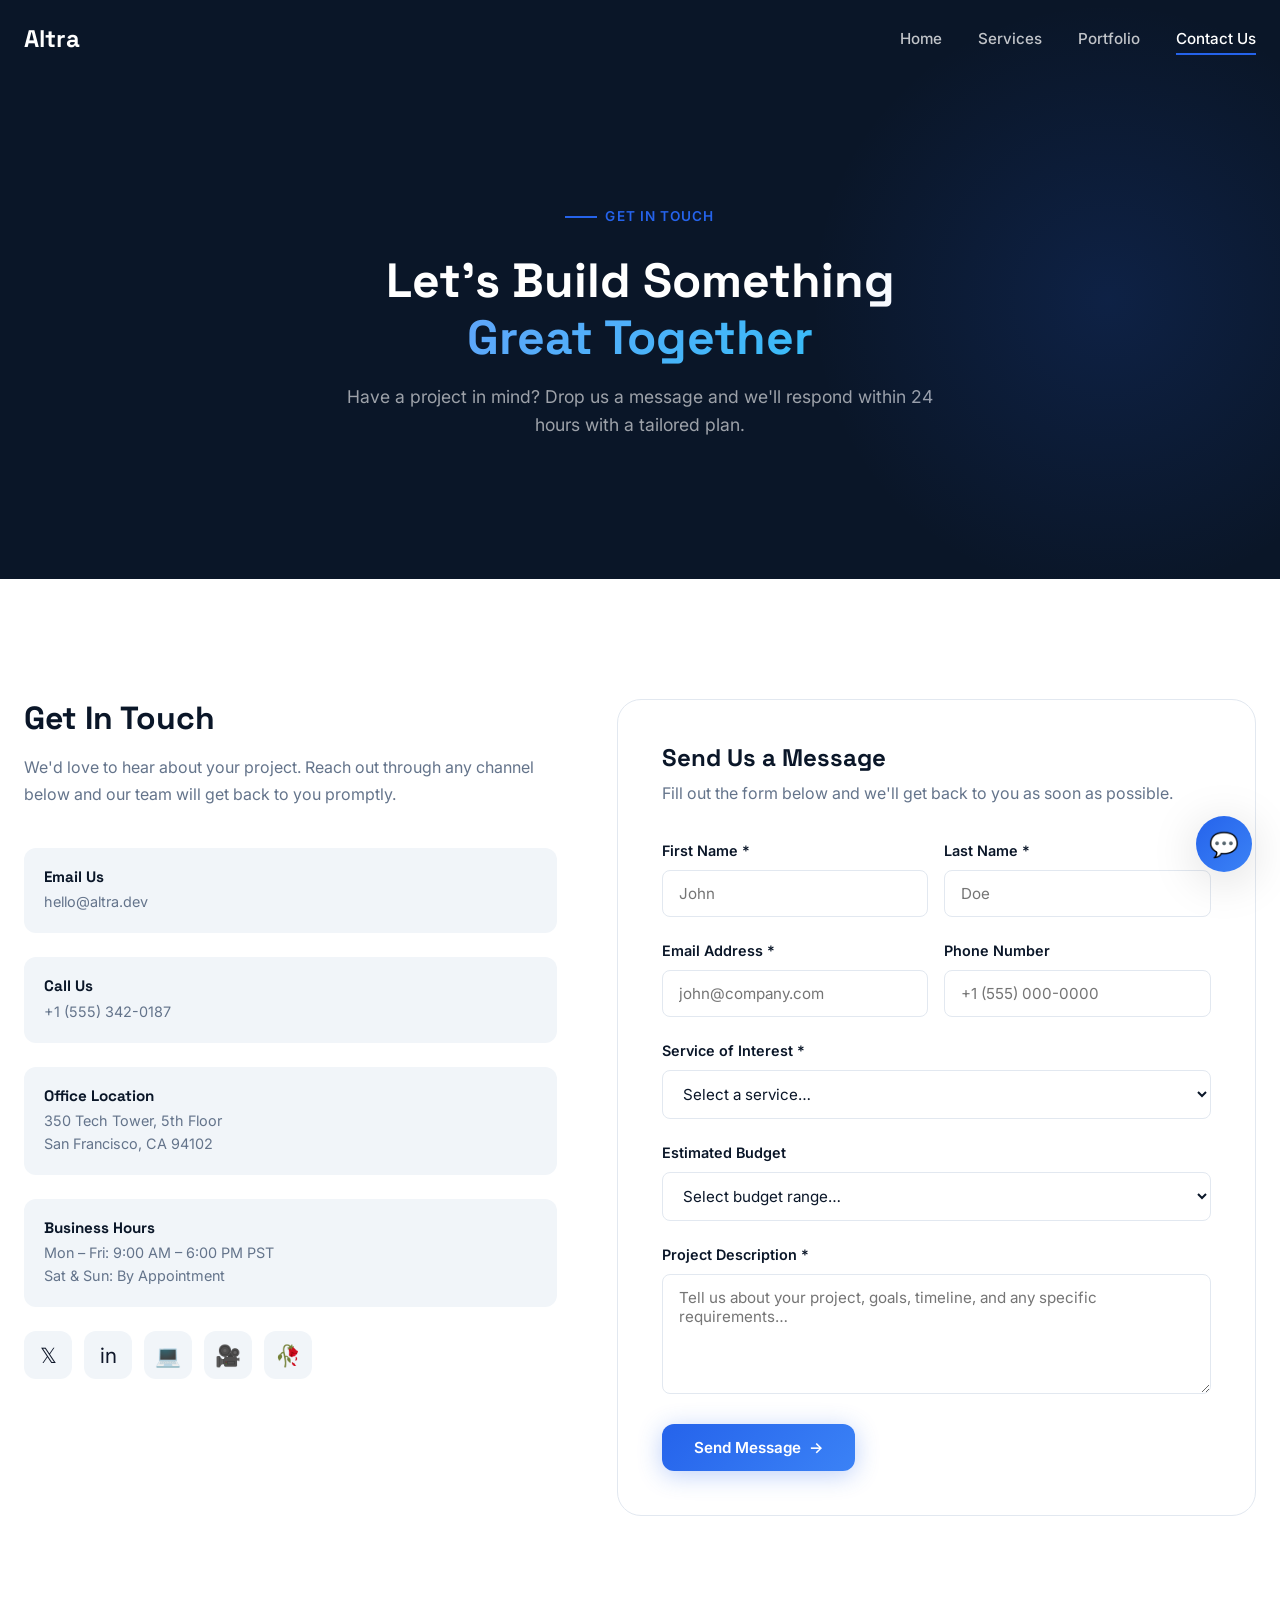
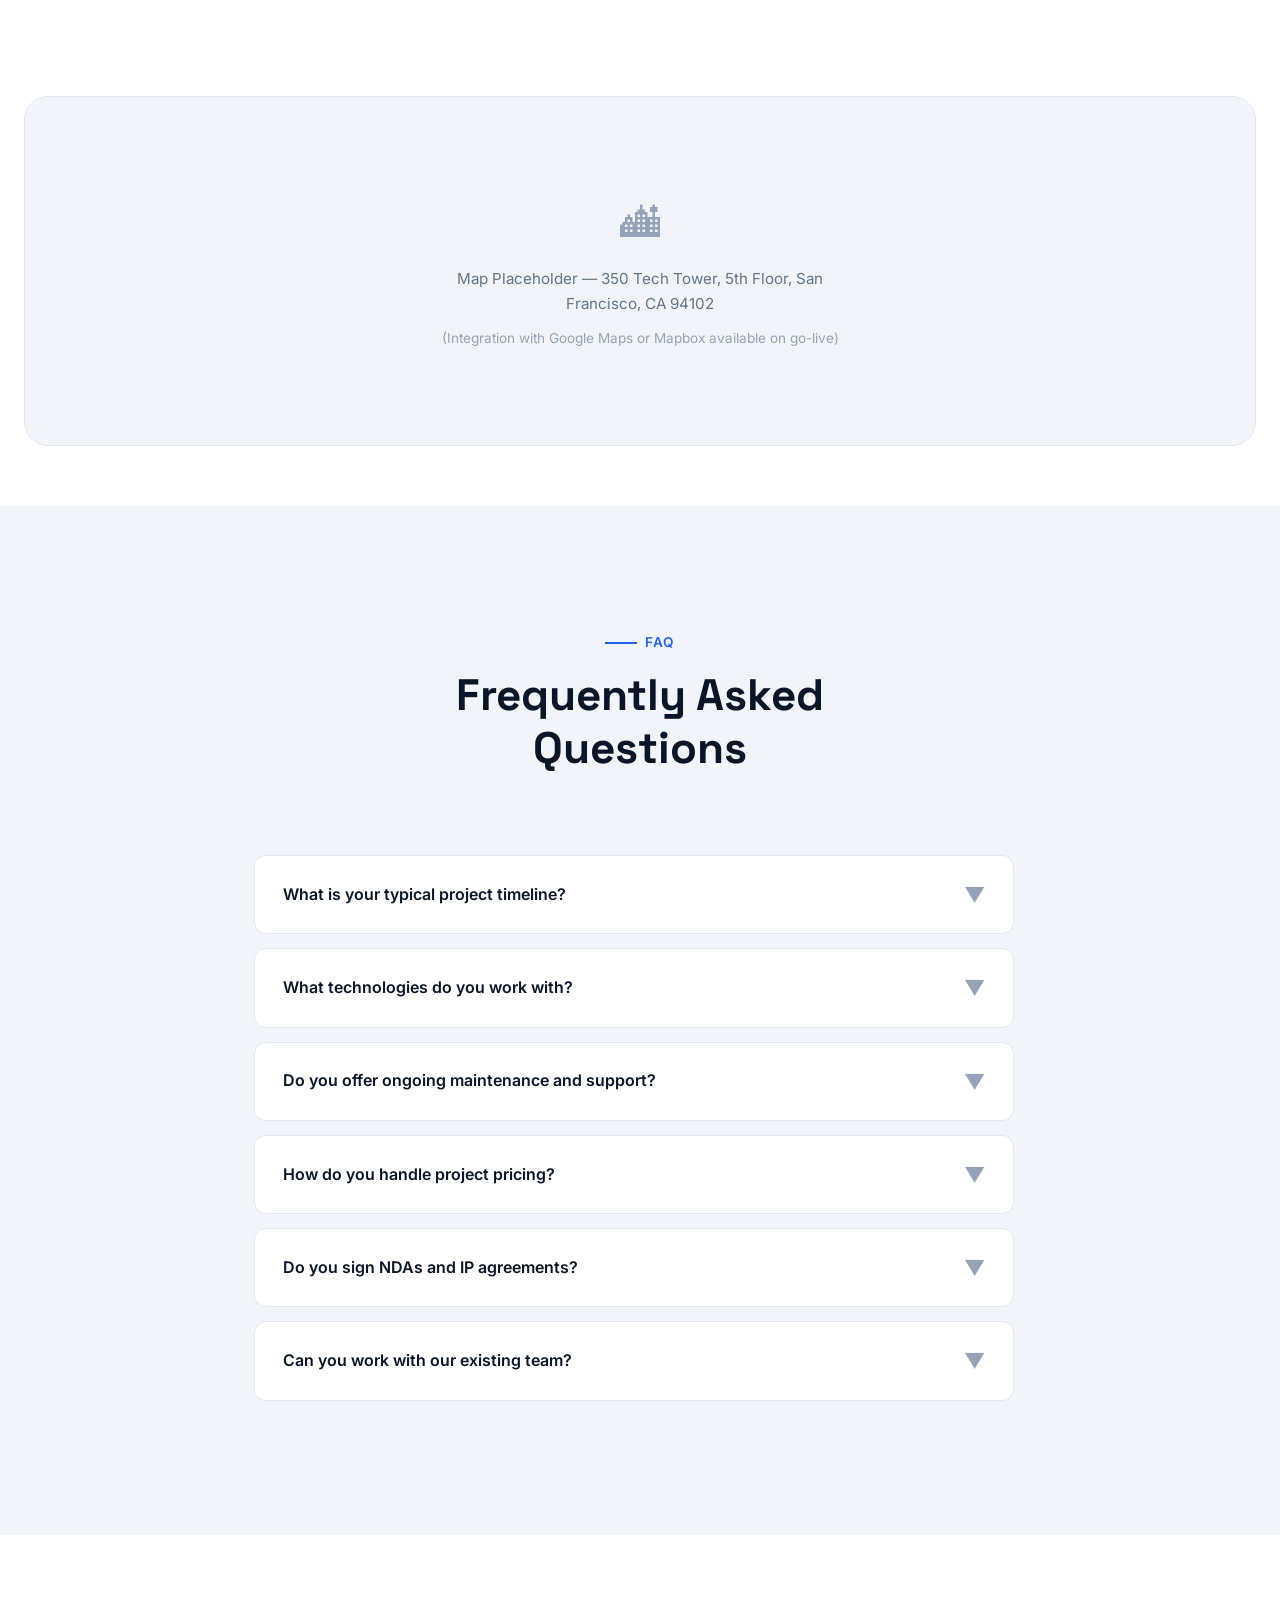
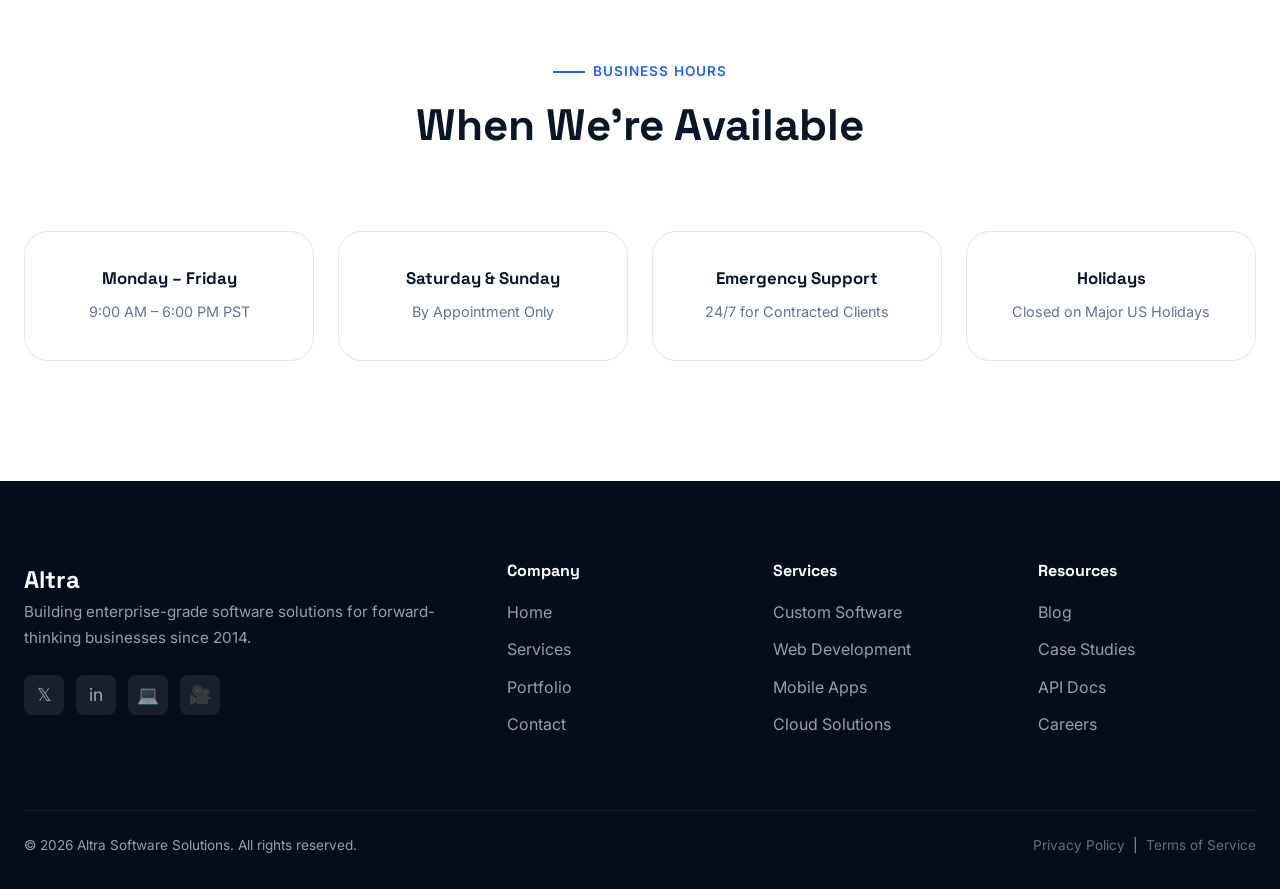
==== commit 7b8109e2: "Update contact.html" ====
--- a/contact.html
+++ b/contact.html
@@ -24,7 +24,7 @@
   <nav class="navbar" role="navigation" aria-label="Main navigation">
     <div class="container">
       <a href="index.html" class="nav-logo" aria-label="Altra home">
-        <div class="logo-icon">A</div>
+
         <span>Altra</span>
       </a>
       <div class="nav-menu" id="navMenu">
@@ -58,28 +58,28 @@
           <p>We'd love to hear about your project. Reach out through any channel below and our team will get back to you promptly.</p>
           <div class="contact-items">
             <div class="contact-item">
-              <div class="contact-item-icon">&#9993;</div>
+
               <div class="contact-item-content">
                 <h4>Email Us</h4>
                 <p>hello@altra.dev</p>
               </div>
             </div>
             <div class="contact-item">
-              <div class="contact-item-icon">&#128222;</div>
+
               <div class="contact-item-content">
                 <h4>Call Us</h4>
                 <p>+1 (555) 342-0187</p>
               </div>
             </div>
             <div class="contact-item">
-              <div class="contact-item-icon">&#128205;</div>
+
               <div class="contact-item-content">
                 <h4>Office Location</h4>
                 <p>350 Tech Tower, 5th Floor<br>San Francisco, CA 94102</p>
               </div>
             </div>
             <div class="contact-item">
-              <div class="contact-item-icon">&#9202;</div>
+        
               <div class="contact-item-content">
                 <h4>Business Hours</h4>
                 <p>Mon – Fri: 9:00 AM – 6:00 PM PST<br>Sat &amp; Sun: By Appointment</p>
@@ -262,7 +262,7 @@
       <div class="footer-grid">
         <div class="footer-brand">
           <div class="nav-logo">
-            <div class="logo-icon">A</div>
+
             <span>Altra</span>
           </div>
           <p>Building enterprise-grade software solutions for forward-thinking businesses since 2014.</p>
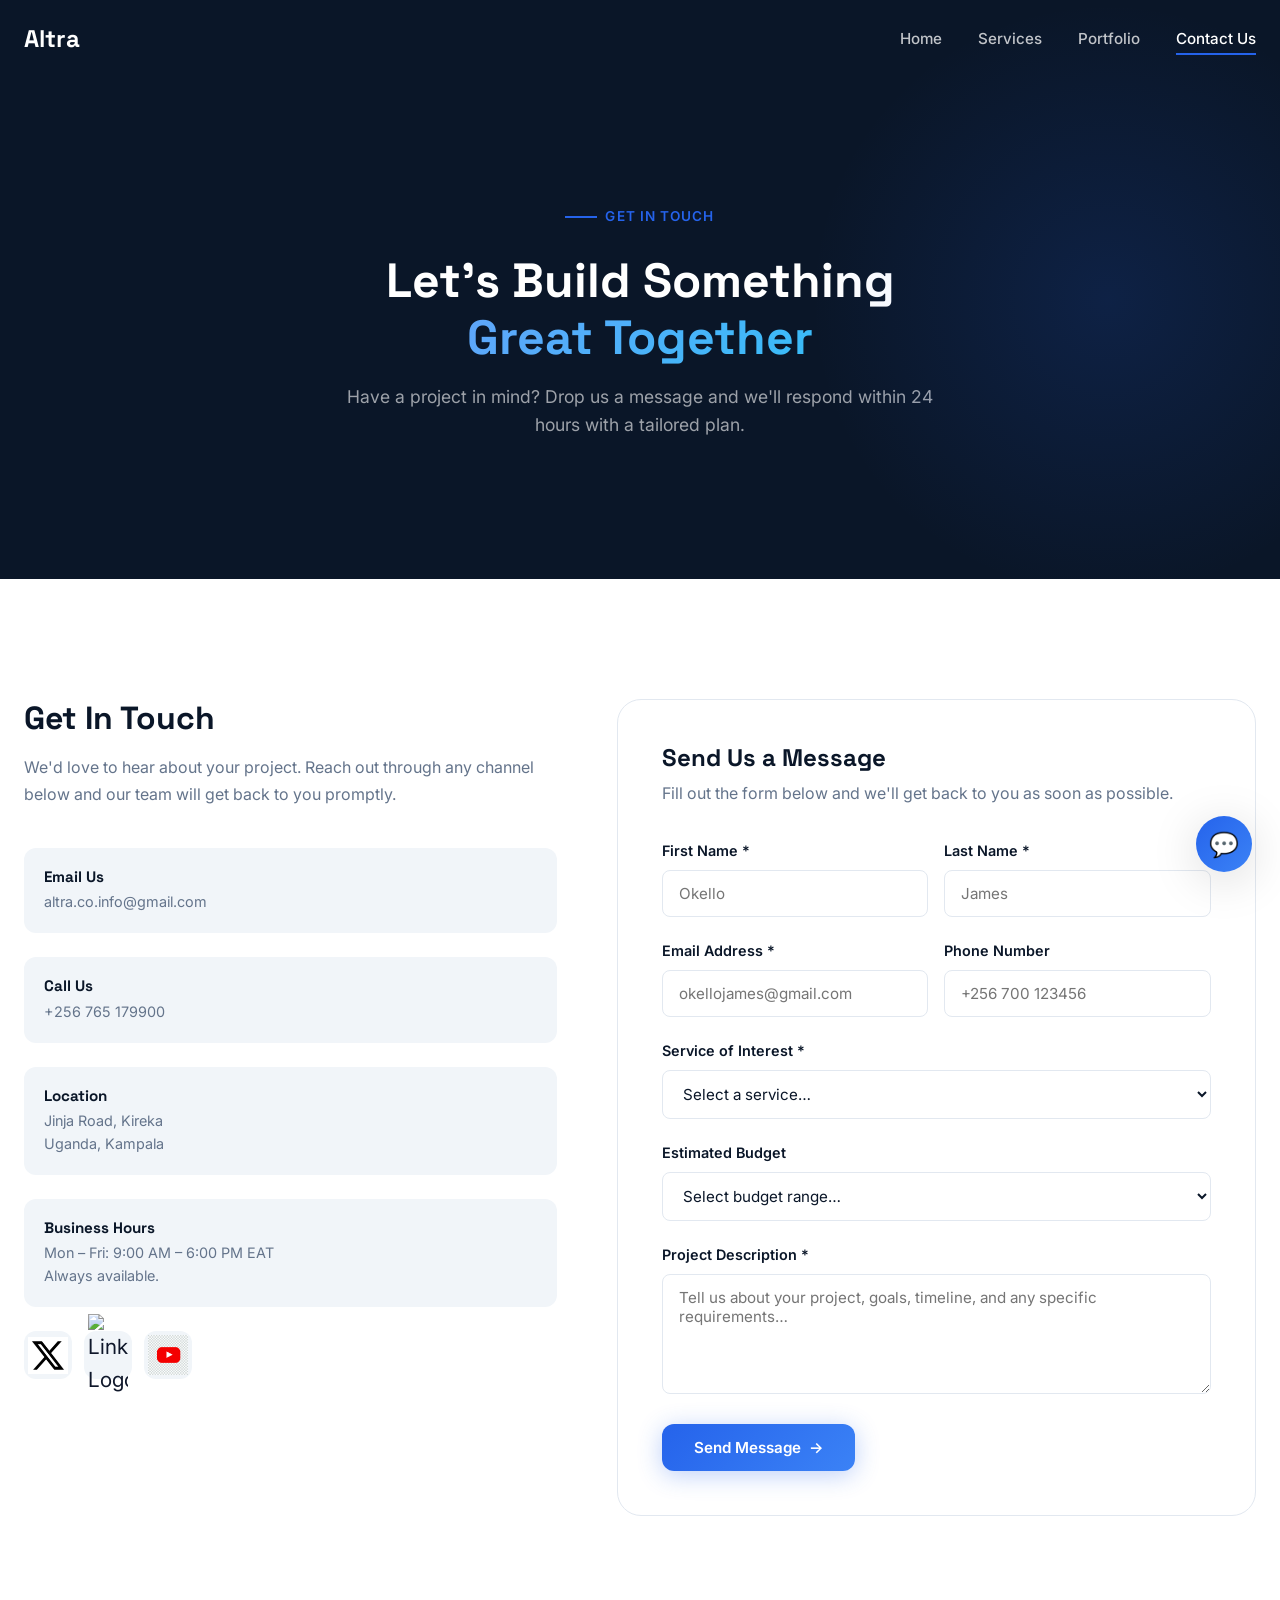
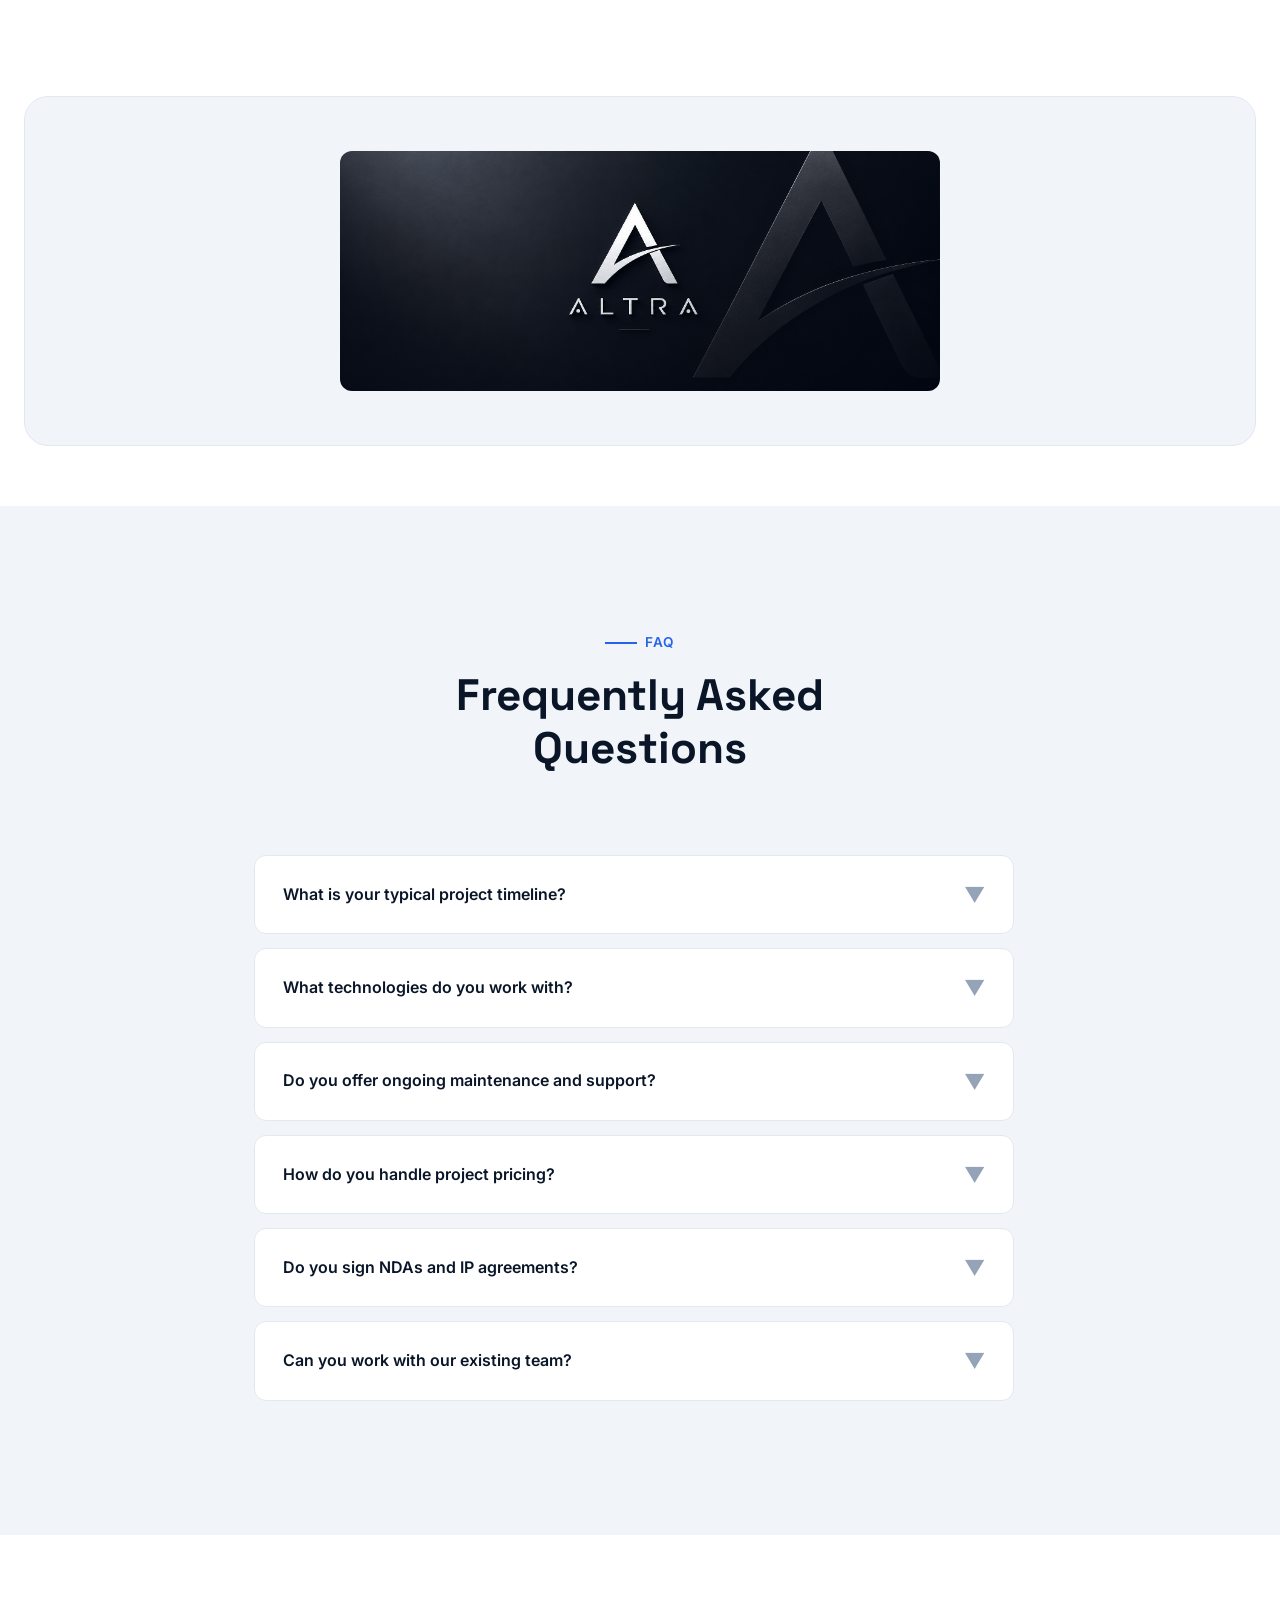
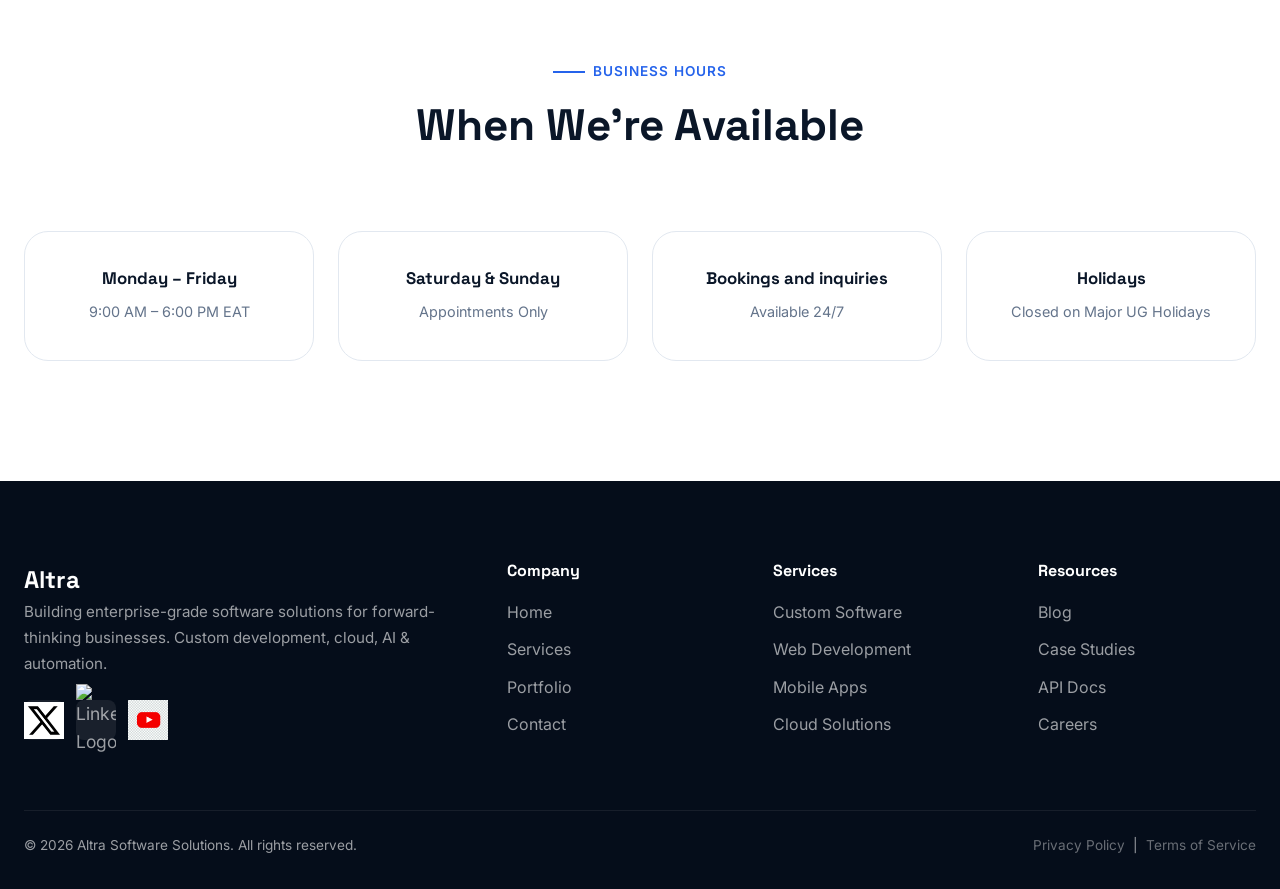
==== commit d999bd84: "Add files via upload" ====
--- a/contact.html
+++ b/contact.html
@@ -8,6 +8,9 @@
   <meta name="robots" content="index, follow">
   <link rel="canonical" href="https://altra.dev/contact.html">
   <link rel="stylesheet" href="styles.css">
+  <link rel="icon" type="image/png" sizes="32x32" href="logo.png">
+<link rel="icon" type="image/png" sizes="16x16" href="logo.png">
+<link rel="apple-touch-icon" sizes="180x180" href="logo.png">
 </head>
 <body>
 
@@ -61,37 +64,36 @@
 
               <div class="contact-item-content">
                 <h4>Email Us</h4>
-                <p>hello@altra.dev</p>
+                <p>altra.co.info@gmail.com</p>
               </div>
             </div>
             <div class="contact-item">
 
               <div class="contact-item-content">
                 <h4>Call Us</h4>
-                <p>+1 (555) 342-0187</p>
+                <p>+256 765 179900</p>
               </div>
             </div>
             <div class="contact-item">
 
               <div class="contact-item-content">
-                <h4>Office Location</h4>
-                <p>350 Tech Tower, 5th Floor<br>San Francisco, CA 94102</p>
+                <h4>Location</h4>
+                <p>Jinja Road, Kireka<br>Uganda, Kampala</p>
               </div>
             </div>
             <div class="contact-item">
         
               <div class="contact-item-content">
                 <h4>Business Hours</h4>
-                <p>Mon – Fri: 9:00 AM – 6:00 PM PST<br>Sat &amp; Sun: By Appointment</p>
+                <p>Mon – Fri: 9:00 AM – 6:00 PM EAT<br>Always available.</p>
               </div>
             </div>
           </div>
           <div class="social-links">
-            <a href="#" aria-label="Twitter">&#120143;</a>
-            <a href="#" aria-label="LinkedIn">in</a>
-            <a href="#" aria-label="GitHub">&#128187;</a>
-            <a href="#" aria-label="YouTube">&#127909;</a>
-            <a href="#" aria-label="Dribbble">&#129344;</a>
+            <a href="https://x.com/Altra_Co2026" aria-label="Twitter"><img src="[data-uri]" alt="Twittrer Logo"width="40"></a>
+            <a href="https://www.linkedin.com/in/altra-ltd/" aria-label="LinkedIn"><img src="https://encrypted-tbn0.gstatic.com/images?q=tbn:ANd9GcQnyeKzVh3Jaip75XUDmBXfMjalRFcxiB_OwA&s" alt="Linkedin Logo"width="40"></a>
+            <a href="https://www.youtube.com/@Altra_Ltd" aria-label="YouTube"><img src="[data-uri]" alt="YouTube Logo"width="40"></a>
+  
           </div>
         </div>
 
@@ -104,24 +106,24 @@
               <div class="form-row">
                 <div class="form-group">
                   <label for="firstName">First Name <span class="required">*</span></label>
-                  <input type="text" id="firstName" name="firstName" placeholder="John" required>
+                  <input type="text" id="firstName" name="firstName" placeholder="Okello" required>
                   <p class="form-error" id="firstNameError">Please enter your first name.</p>
                 </div>
                 <div class="form-group">
                   <label for="lastName">Last Name <span class="required">*</span></label>
-                  <input type="text" id="lastName" name="lastName" placeholder="Doe" required>
+                  <input type="text" id="lastName" name="lastName" placeholder="James" required>
                   <p class="form-error" id="lastNameError">Please enter your last name.</p>
                 </div>
               </div>
               <div class="form-row">
                 <div class="form-group">
                   <label for="email">Email Address <span class="required">*</span></label>
-                  <input type="email" id="email" name="email" placeholder="john@company.com" required>
+                  <input type="email" id="email" name="email" placeholder="okellojames@gmail.com" required>
                   <p class="form-error" id="emailError">Please enter a valid email address.</p>
                 </div>
                 <div class="form-group">
                   <label for="phone">Phone Number</label>
-                  <input type="tel" id="phone" name="phone" placeholder="+1 (555) 000-0000">
+                  <input type="tel" id="phone" name="phone" placeholder="+256 700 123456">
                 </div>
               </div>
               <div class="form-group">
@@ -131,8 +133,7 @@
                   <option value="custom">Custom Software Development</option>
                   <option value="web">Web Application Development</option>
                   <option value="mobile">Mobile App Development</option>
-                  <option value="cloud">Cloud Solutions</option>
-                  <option value="api">API Integrations</option>
+                  <option value="cloud">ICT Solutions</option>
                   <option value="automation">Business Automation Systems</option>
                   <option value="uiux">UI/UX Design</option>
                   <option value="maintenance">Maintenance &amp; Support</option>
@@ -144,10 +145,10 @@
                 <label for="budget">Estimated Budget</label>
                 <select id="budget" name="budget">
                   <option value="" disabled selected>Select budget range…</option>
-                  <option value="25-50k">$25k – $50k</option>
-                  <option value="50-100k">$50k – $100k</option>
-                  <option value="100-250k">$100k – $250k</option>
-                  <option value="250k+">$250k+</option>
+                  <option value="25-50k">UGX 200k – UGX 350k</option>
+                  <option value="50-100k">UGX 480k – UGX 950k</option>
+                  <option value="100-250k">UGX 1.2M – UGX 3.5M</option>
+                  <option value="250k+">UGX 4.0M+</option>
                   <option value="unsure">Not Sure Yet</option>
                 </select>
               </div>
@@ -165,14 +166,16 @@
     </div>
   </section>
 
-  <!-- MAP -->
-  <div class="container">
-    <div class="map-section reveal">
-      <span style="font-size:2.5rem">&#127961;</span>
-      <p style="color:var(--gray-500); max-width:400px; text-align:center">Map Placeholder — 350 Tech Tower, 5th Floor, San Francisco, CA 94102</p>
-      <p style="font-size:0.85rem; color:var(--gray-400)">(Integration with Google Maps or Mapbox available on go-live)</p>
-    </div>
+<!-- MAP -->
+<div class="container">
+  <div class="map-section reveal">
+    <img 
+      src="altra.png" 
+      alt="Altra Location Map"
+      style="width:100%; max-width:600px; border-radius:12px;"
+    >
   </div>
+</div>
 
   <!-- FAQ -->
   <section class="faq-section">
@@ -187,7 +190,7 @@
             <span>What is your typical project timeline?</span>
             <span class="faq-icon">&#9660;</span>
           </div>
-          <div class="faq-answer"><p>Timelines depend on scope and complexity. A typical MVP takes 8–12 weeks, intermediate projects 12–24 weeks, and large enterprise engagements 6+ months. We provide a detailed timeline estimate during our initial discovery call.</p></div>
+          <div class="faq-answer"><p>Timelines depend on scope and complexity. Websites are made in less than a week, intermediate projects 2-4 weeks, and large enterprise engagements 1+ months. We provide a detailed timeline estimate during our initial discovery call.</p></div>
         </div>
         <div class="faq-item reveal">
           <div class="faq-question" role="button" tabindex="0" aria-expanded="false">
@@ -238,39 +241,38 @@
       <div class="hours-grid">
         <div class="hours-card reveal">
           <h3>Monday – Friday</h3>
-          <p>9:00 AM – 6:00 PM PST</p>
+          <p>9:00 AM – 6:00 PM EAT</p>
         </div>
         <div class="hours-card reveal">
           <h3>Saturday &amp; Sunday</h3>
-          <p>By Appointment Only</p>
+          <p>Appointments Only</p>
         </div>
         <div class="hours-card reveal">
-          <h3>Emergency Support</h3>
-          <p>24/7 for Contracted Clients</p>
+          <h3>Bookings and inquiries</h3>
+          <p>Available 24/7</p>
         </div>
         <div class="hours-card reveal">
           <h3>Holidays</h3>
-          <p>Closed on Major US Holidays</p>
+          <p>Closed on Major UG Holidays</p>
         </div>
       </div>
     </div>
   </section>
 
-  <!-- FOOTER -->
+ <!-- FOOTER -->
   <footer class="footer">
     <div class="container">
       <div class="footer-grid">
         <div class="footer-brand">
           <div class="nav-logo">
-
+    
             <span>Altra</span>
           </div>
-          <p>Building enterprise-grade software solutions for forward-thinking businesses since 2014.</p>
+          <p>Building enterprise-grade software solutions for forward-thinking businesses. Custom development, cloud, AI &amp; automation.</p>
           <div class="footer-socials">
-            <a href="#" title="Twitter" aria-label="Twitter">&#120143;</a>
-            <a href="#" title="LinkedIn" aria-label="LinkedIn">in</a>
-            <a href="#" title="GitHub" aria-label="GitHub">&#128187;</a>
-            <a href="#" title="YouTube" aria-label="YouTube">&#127909;</a>
+            <a href="https://x.com/Altra_Co2026" title="Twitter" aria-label="Twitter"><img src="[data-uri]" alt="Twittrer Logo"width="40"></a>
+            <a href="https://www.linkedin.com/in/altra-ltd/" title="LinkedIn" aria-label="LinkedIn"><img src="https://encrypted-tbn0.gstatic.com/images?q=tbn:ANd9GcQnyeKzVh3Jaip75XUDmBXfMjalRFcxiB_OwA&s" alt="Linkedin Logo"width="40"></a>
+            <a href="https://www.youtube.com/@Altra_Ltd" title="YouTube" aria-label="YouTube"><img src="[data-uri]" alt="YouTube Logo"width="40"></a>
           </div>
         </div>
         <div class="footer-col">
--- a/styles.css
+++ b/styles.css
@@ -421,6 +421,38 @@
   flex-wrap: wrap;
   animation: fadeUp 0.8s ease-out 0.45s backwards;
 }
+.loading-logo {
+  width: 90px;
+  height: 90px;
+  margin: 0 auto 15px auto;
+  border-radius: 50%;
+  overflow: hidden;
+  display: flex;
+  align-items: center;
+  justify-content: center;
+  animation: pulse 1.5s infinite ease-in-out;
+}
+
+.loading-logo img {
+  width: 100%;
+  height: 100%;
+  object-fit: cover;
+}
+
+@keyframes pulse {
+  0% {
+    transform: scale(1);
+    opacity: 1;
+  }
+  50% {
+    transform: scale(1.1);
+    opacity: 0.7;
+  }
+  100% {
+    transform: scale(1);
+    opacity: 1;
+  }
+}
 
 .hero-stats {
   display: flex;
